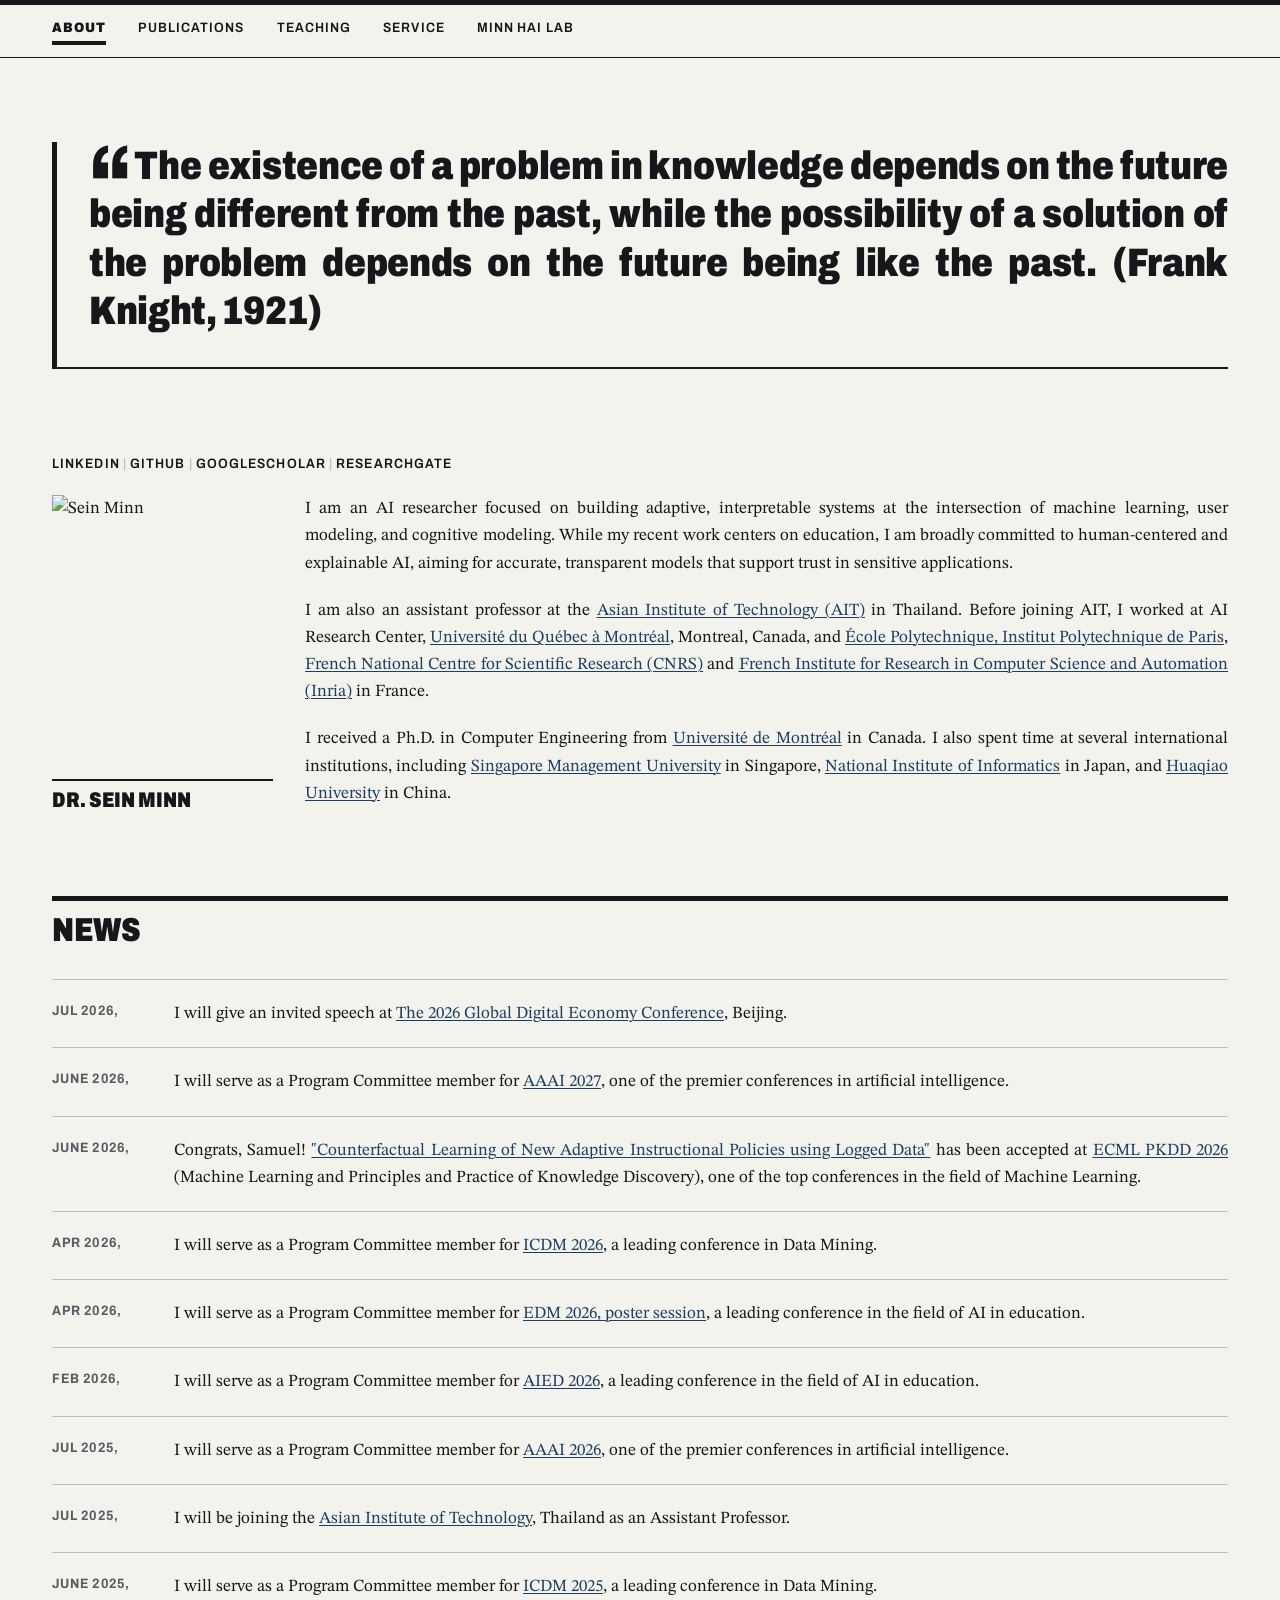
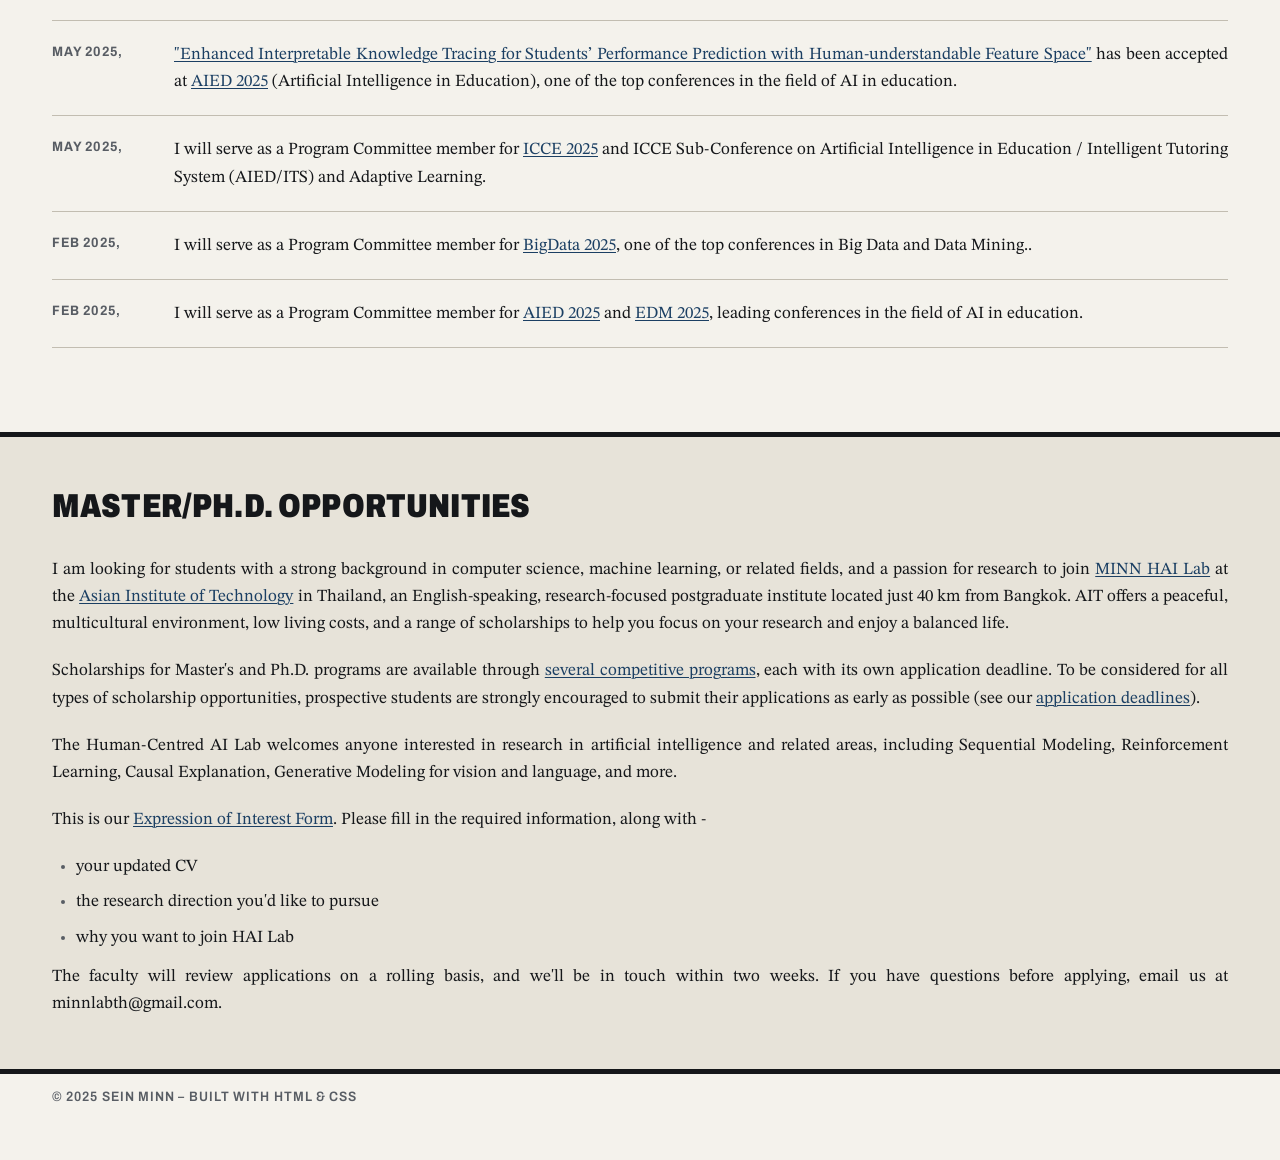
==== index.html @ 85c7bd9b "Update index.html" ====
<!DOCTYPE html>
<html lang="en">
<head>
  <meta charset="utf-8">
  <meta name="viewport" content="width=device-width, initial-scale=1">
  <title>About - Sein Minn</title>
  <link rel="preconnect" href="https://fonts.googleapis.com">
  <link rel="preconnect" href="https://fonts.gstatic.com" crossorigin>
  <link rel="stylesheet" href="https://fonts.googleapis.com/css2?family=Archivo:wdth,wght@75..112,400..900&amp;family=STIX+Two+Text:ital,wght@0,400;0,600;1,400&amp;display=swap">
  <link rel="stylesheet" href="styles.css">
</head>
<body>
  <header class="site-header">
    <nav class="site-nav frame" aria-label="Primary">
      <a href="index.html" aria-current="page">About</a>
      <a href="https://scholar.google.ca/citations?hl=en&user=4cXYLugAAAAJ&view_op=list_works&sortby=pubdate">Publications</a>
      <a href="teaching.html">Teaching</a>
      <a href="activities.html">Service</a>
      <a href="https://minn-hai-lab.github.io">MINN HAI Lab</a>
    </nav>
  </header>

  <main>
    <blockquote class="epigraph frame" role="doc-epigraph">
      <p>The existence of a problem in knowledge depends on the future
      being different from the past, while the possibility of a solution of the problem depends on the future being like the past. (Frank
      Knight, 1921)</p>
    </blockquote>

    <section id="about" class="col">
      <p class="profile-links">
        <a href="https://www.linkedin.com/in/sein-minn-4bb9b584/" target="_blank">LinkedIn</a> |
        <a href="https://github.com/simon-tan" target="_blank">GitHub</a> |
        <a href="https://scholar.google.ca/citations?hl=en&user=4cXYLugAAAAJ&view_op=list_works&sortby=pubdate" target="_blank">GoogleScholar</a> |
        <a href="https://www.researchgate.net/scientific-contributions/Sein-Minn-2106569817/publications/2#articles" target="_blank">ResearchGate</a>
      </p>

      <div class="profile">
        <figure class="portrait-figure">
          <img class="portrait" src="SeinMinn.jpg" alt="Sein Minn" width="518" height="559">
          <figcaption>Dr. Sein Minn</figcaption>
        </figure>

        <div class="bio">
          <p>I am an AI researcher focused on building adaptive, interpretable systems at the intersection of machine learning, user modeling, and cognitive modeling.
          While my recent work centers on education, I am broadly committed to human-centered and explainable AI, aiming for accurate, transparent models
          that support trust in sensitive applications.</p>

          <p>I am also an assistant professor at the <a href="https://ait.ac.th/" target="_blank">Asian Institute of Technology (AIT)</a> in Thailand.
          Before joining AIT, I worked at AI Research Center, <a href="https://uqam.ca/" target="_blank">Université du Québec à Montréal</a>, Montreal, Canada,
          and <a href="https://www.polytechnique.edu/en" target="_blank">École Polytechnique,
          Institut Polytechnique de Paris</a>, <a href="https://www.cnrs.fr/fr" target="_blank">French National Centre for Scientific Research (CNRS)</a>
          and <a href="https://www.inria.fr/en" target="_blank">French Institute for Research in Computer Science and Automation (Inria)</a> in France.</p>

          <p>I received a Ph.D. in Computer Engineering from <a href="https://www.umontreal.ca/en/" target="_blank">Université de Montréal</a> in Canada.
          I also spent time at several international institutions, including <a href="https://smu.edu.sg/" target="_blank">Singapore Management University</a> in
          Singapore, <a href="https://www.nii.ac.jp/" target="_blank">National Institute of Informatics</a> in Japan, and <a href="https://www.hqu.edu.cn/" target="_blank">Huaqiao University</a> in
          China.</p>
        </div>
      </div>
    </section>

    <section id="news" class="col">
      <h2>News</h2>
      <ul class="news-list">
        <li><span class="news-date">Jul 2026,</span> I will give an invited speech at <a href="https://www.gdec.net.cn/?lang=en" target="_blank">The 2026 Global Digital Economy Conference</a>, Beijing.</li>
        <li><span class="news-date">June 2026,</span> I will serve as a Program Committee member for <a href="https://aaai.org/conference/aaai/aaai-27/" target="_blank">AAAI 2027</a>, one of the premier conferences in artificial intelligence.</li>
        <li><span class="news-date">June 2026,</span> Congrats, Samuel! <a href="https://inria.hal.science/hal-05640345/" target="_blank">"Counterfactual Learning of New Adaptive Instructional Policies using Logged Data"</a> has been accepted at <a href="https://ecmlpkdd.org/2026/" target="_blank">ECML PKDD 2026</a> (Machine Learning and Principles and Practice of Knowledge Discovery), one of the top conferences in the field of Machine Learning.</li>
        <li><span class="news-date">Apr 2026,</span> I will serve as a Program Committee member for <a href="https://www3.cs.stonybrook.edu/~icdm2026/index.html" target="_blank">ICDM 2026</a>, a leading conference in Data Mining.</li>
        <li><span class="news-date">Apr 2026,</span> I will serve as a Program Committee member for <a href="https://educationaldatamining.org/edm2026/" target="_blank">EDM 2026, poster session</a>, a leading conference in the field of AI in education.</li>
        <li><span class="news-date">Feb 2026,</span> I will serve as a Program Committee member for <a href="https://www.aied-conference.org/2026" target="_blank">AIED 2026</a>, a leading conference in the field of AI in education.</li>
        <li><span class="news-date">Jul 2025,</span> I will serve as a Program Committee member for <a href="https://aaai.org/conference/aaai/aaai-26/" target="_blank">AAAI 2026</a>, one of the premier conferences in artificial intelligence.</li>
        <li><span class="news-date">Jul 2025,</span> I will be joining the <a href="https://ait.ac.th/" target="_blank">Asian Institute of Technology</a>, Thailand as an Assistant Professor.</li>
        <li><span class="news-date">June 2025,</span> I will serve as a Program Committee member for <a href="https://www3.cs.stonybrook.edu/~icdm2025/index.html" target="_blank">ICDM 2025</a>, a leading conference in Data Mining.</li>
        <li><span class="news-date">May 2025,</span> <a href="https://arxiv.org/pdf/2509.18231" target="_blank">"Enhanced Interpretable Knowledge Tracing for Students’ Performance Prediction with Human-understandable Feature Space"</a> has been accepted at <a href="https://aied2025.itd.cnr.it/" target="_blank">AIED 2025</a> (Artificial Intelligence in Education), one of the top conferences in the field of AI in education.</li>
        <li><span class="news-date">May 2025,</span> I will serve as a Program Committee member for <a href="https://icce2025.study.iitm.ac.in/" target="_blank">ICCE 2025</a> and ICCE Sub-Conference on Artificial Intelligence in Education / Intelligent Tutoring System (AIED/ITS) and Adaptive Learning.</li>
        <li><span class="news-date">Feb 2025,</span> I will serve as a Program Committee member for <a href="https://conferences.cis.um.edu.mo/ieeebigdata2025/" target="_blank">BigData 2025</a>, one of the top conferences in Big Data and Data Mining..</li>
        <li><span class="news-date">Feb 2025,</span> I will serve as a Program Committee member for <a href="https://aied2025.itd.cnr.it/" target="_blank">AIED 2025</a> and <a href="https://educationaldatamining.org/edm2025/" target="_blank">EDM 2025</a>, leading conferences in the field of AI in education.</li>
      </ul>
    </section>

    <section id="opportunities" class="recruit-band">
      <div class="col">
        <h2>Master/Ph.D. opportunities</h2>

        <p>I am looking for students with a strong background in computer science, machine learning, or related fields, and a passion for research to join <a href="lab.html" target="_blank">MINN HAI Lab</a> at the <a href="https://ait.ac.th/" target="_blank">Asian Institute of Technology</a> in Thailand,
        an English-speaking, research-focused postgraduate institute located just 40 km from Bangkok.
        AIT offers a peaceful, multicultural environment, low living costs, and a range of scholarships to help you focus on your research and enjoy a balanced life.</p>

        <p>Scholarships for Master's and Ph.D. programs are available through <a href="https://ait.ac.th/financial-aid/" target="_blank">several competitive programs</a>, each with its own application deadline.
        To be considered for all types of scholarship opportunities, prospective students are strongly encouraged to submit their applications as early as possible (see our <a href="https://ait.ac.th/admissions/" target="_blank">application deadlines</a>).</p>

        <p>The Human-Centred AI Lab welcomes anyone interested in research in artificial intelligence and related areas, including Sequential Modeling, Reinforcement Learning, Causal Explanation, Generative Modeling for vision and language, and more. </p>

        <p>This is our <a class="url" href="https://forms.gle/UQpNsfC2UsKvSPwh6" target="_blank">Expression of Interest Form</a>. Please fill in the required information, along with -</p>

        <ul class="requirements">
          <li>your updated CV</li>
          <li>the research direction you'd like to pursue</li>
          <li>why you want to join HAI Lab</li>
        </ul>

        <p>The faculty will review applications on a rolling basis, and we'll be in touch within two weeks. If you have questions before applying, email us at minnlabth@gmail.com.</p>
      </div>
    </section>

  </main>

  <footer class="site-footer">
    <div class="frame">© 2025 Sein Minn – Built with HTML &amp; CSS</div>
  </footer>
</body>
</html>
---- styles.css ----
/* ============================================================================
   Sein Minn — academic portfolio, editorial/newsprint direction
   One stylesheet, no build step. Organised top-down:
   tokens > reset > base type > layout > components > page overrides > queries.

   The register is broadsheet, not poster: heavy condensed display type, hard
   rules, zero radius, newsprint stock, single-ink photography. Body copy stays
   in a serif because the recruitment section runs to ~800 words, and a
   newspaper sets its body in serif for exactly that reason.
   ========================================================================== */

/* --- Tokens --------------------------------------------------------------- */

:root {
  /* Newsprint and printing ink. --accent is reserved for links. */
  --paper: #F4F2EC;
  --band: #E7E3D9;
  --ink: #15171A;
  --ink-soft: #585D64;
  --accent: #1B3F63;
  --accent-deep: #0E2438;
  --rule: #C2BDB1;

  /* Type. Archivo is variable on both width and weight, so the display face is
     the body face compressed and blacked — one family doing two jobs. */
  --serif: "STIX Two Text", Georgia, "Times New Roman", serif;
  --sans: "Archivo", "Helvetica Neue", Arial, sans-serif;
  --condensed: 80%;
  --semi-condensed: 90%;

  --t1: 0.8rem;
  --t2: 1rem;
  --t3: 1.25rem;
  --t4: 1.563rem;
  --t5: 1.953rem;
  --t6: 2.441rem;

  --leading-prose: 1.6;
  --leading-tight: 1.04;

  /* Space */
  --s1: 4px;
  --s2: 8px;
  --s3: 12px;
  --s4: 20px;
  --s5: 32px;
  --s6: 52px;
  --s7: 84px;

  /* Rules. A broadsheet has a small vocabulary of weights; these are it. */
  --rule-heavy: 5px;
  --rule-mid: 2px;
  --rule-hair: 1px;

  /* Layout */
  --gutter: var(--s4);
  --measure: 44rem;   /* the reading column */
  --frame: 58rem;     /* masthead, hero headline, footer */
  --portrait: 13rem;
  --date-col: 6rem;

  --motion: 140ms;
}

/* --- Reset ---------------------------------------------------------------- */

*,
*::before,
*::after {
  box-sizing: border-box;
}

/* Margins flow one direction: bottom margins plus section padding, so no two
   components ever fight over the gap between them. The single exception is a
   nested list, which has no preceding element to hang a bottom margin off. */
body,
h1,
h2,
h3,
h4,
p,
ul,
ol,
figure,
blockquote {
  margin: 0;
}

img {
  display: block;
  max-width: 100%;
  height: auto;
}

/* --- Base type ------------------------------------------------------------ */

html {
  -webkit-text-size-adjust: 100%;
  font-size: 106.25%; /* 17px root — STIX needs it; the whole rem scale follows */
}

body {
  background-color: var(--paper);
  color: var(--ink);
  font-family: var(--serif);
  font-size: var(--t2);
  line-height: var(--leading-prose);
  font-synthesis-weight: none;
}

/* Justified body text — paragraphs and list items alike. Justification without
   hyphenation opens rivers of whitespace, so the two ship together; hyphens:
   auto relies on the lang attribute every page carries. Headings stay
   ragged-right: a justified headline tears open gaps that read as broken. */
p,
li {
  text-align: justify;
  hyphens: auto;
  /* Never break a word shorter than 6 letters, and never leave fewer than 3
     on either side of the break. */
  hyphenate-limit-chars: 6 3 3;
}

p {
  margin-bottom: var(--s4);
}

p:last-child {
  margin-bottom: 0;
}

/* Section heads are the paper's structural signal: condensed black caps under a
   heavy rule. The rule belongs to the heading, so a section can never be
   separated from its own divider. */
h1,
h2 {
  font-family: var(--sans);
  font-weight: 900;
  font-stretch: var(--condensed);
  font-size: var(--t5);
  line-height: var(--leading-tight);
  text-transform: uppercase;
  letter-spacing: 0.005em;
  color: var(--ink);
  border-top: var(--rule-heavy) solid var(--ink);
  padding-top: var(--s3);
  margin-bottom: var(--s5);
}

/* Article titles run long and stay sentence-case; caps would make them a wall. */
h3 {
  font-family: var(--sans);
  font-weight: 800;
  font-stretch: var(--semi-condensed);
  font-size: var(--t4);
  line-height: 1.12;
  margin-bottom: var(--s4);
}

/* A standfirst label — the smallest step in the display hierarchy. */
h4 {
  font-family: var(--sans);
  font-weight: 700;
  font-stretch: var(--semi-condensed);
  font-size: var(--t1);
  text-transform: uppercase;
  letter-spacing: 0.08em;
  color: var(--ink-soft);
  border-top: var(--rule-hair) solid var(--rule);
  padding-top: var(--s2);
  margin-bottom: var(--s3);
}

strong {
  font-weight: 600;
}

a {
  color: var(--accent);
  text-decoration: underline;
  text-decoration-thickness: 1px;
  text-underline-offset: 2px;
}

a:hover {
  color: var(--accent-deep);
}

:focus-visible {
  outline: var(--rule-mid) solid var(--accent-deep);
  outline-offset: 2px;
}

/* --- Layout primitives ---------------------------------------------------- */

.frame,
.col {
  width: 100%;
  margin-inline: auto;
  padding-inline: var(--gutter);
}

.frame {
  max-width: calc(var(--frame) + 2 * var(--gutter));
}

.col {
  max-width: calc(var(--frame) + 2 * var(--gutter));
}

/* Prose caps at the reading measure and hangs left; the air collects on the
   right, where a broadsheet keeps it. */
.col > * {
  max-width: var(--measure);
}

/* Section rules and the briefs' date column are the exceptions: the rule spans
   the full page width, and the briefs widen by exactly the date column so their
   text still lands on the measure. */
.col > h1,
.col > h2 {
  max-width: none;
}

.col > .news-list {
  max-width: calc(var(--measure) + var(--date-col) + var(--s4));
}

main {
  padding-top: var(--s6);
}

main > * + * {
  margin-top: var(--s7);
}

/* --- Lists ---------------------------------------------------------------- */

ul,
ol {
  padding-left: 1.4em;
}

li {
  margin-bottom: var(--s3);
}

li:last-child {
  margin-bottom: 0;
}

li::marker {
  color: var(--ink-soft);
}

li > ul,
li > ol {
  margin-top: var(--s3);
}

/* --- Masthead ------------------------------------------------------------- */

/* Heavy rule over a hairline: the folio bar every broadsheet opens with. It
   bleeds the full viewport, so it reads as page furniture rather than as a
   section rule that missed its alignment. */
.site-header {
  border-top: var(--rule-heavy) solid var(--ink);
  border-bottom: var(--rule-hair) solid var(--ink);
}

.site-nav {
  display: flex;
  flex-wrap: wrap;
  gap: var(--s2) var(--s5);
  padding-block: var(--s3);
}

.site-nav a {
  font-family: var(--sans);
  font-size: var(--t1);
  font-weight: 600;
  font-stretch: var(--semi-condensed);
  text-transform: uppercase;
  letter-spacing: 0.08em;
  color: var(--ink);
  text-decoration: none;
}

.site-nav a:hover {
  color: var(--accent-deep);
}

.site-nav a[aria-current="page"] {
  font-weight: 900;
  border-bottom: 4px solid var(--ink);
  padding-bottom: 2px;
}

/* --- Hero headline -------------------------------------------------------- */

/* The Knight quotation as a front-page pull-quote: the widest measure on the
   site, condensed black, marked as a quotation by the heavy left rule and the
   oversized opening mark rather than left to read as a headline. */
.epigraph p {
  border-left: var(--rule-heavy) solid var(--ink);
  border-bottom: var(--rule-mid) solid var(--ink);
  padding-left: var(--s5);
  padding-bottom: var(--s5);
  font-family: var(--sans);
  font-weight: 900;
  font-stretch: 82%;
  font-size: clamp(1.5rem, 3.1vw, 2.4rem);
  line-height: 1.22;
  letter-spacing: -0.008em;
  text-align: justify;
  /* Justified display type opens gaps unless the renderer may hyphenate, but a
     headline should only ever break a long word — hence the wide limits. */
  hyphens: auto;
  hyphenate-limit-chars: 9 4 4;
}

/* The opening mark runs inline so the text simply flows after it: no absolute
   positioning to collide with the first line, and justification still works.
   The empty alt text keeps it decorative — it is punctuation framing the
   quotation, not content, and screen readers already get <blockquote>. */
.epigraph p::before {
  content: "\201C" / "";
  font-size: 2.4em;
  line-height: 0;
  vertical-align: -0.34em;
  margin-right: 0.04em;
}

/* --- Profile -------------------------------------------------------------- */

.profile-links {
  font-family: var(--sans);
  font-size: var(--t1);
  font-weight: 600;
  font-stretch: var(--semi-condensed);
  text-transform: uppercase;
  letter-spacing: 0.08em;
  text-align: left;
  hyphens: manual;
  color: var(--rule); /* inherited by the literal "|" separators */
}

.profile-links a {
  color: var(--ink);
  text-decoration: none;
}

.profile-links a:hover {
  color: var(--accent-deep);
}

.profile {
  display: grid;
  gap: var(--s5);
}

/* Press photography: full colour, square corners. */
.portrait {
  width: 100%;
  aspect-ratio: 4 / 5;
  object-fit: cover;
}

/* The nameplate. Same condensed black as the section heads, so the name reads
   as part of the page's structure rather than a caption tacked underneath. */
.portrait-figure figcaption {
  font-family: var(--sans);
  font-weight: 900;
  font-stretch: var(--condensed);
  font-size: var(--t3);
  line-height: 1.05;
  text-transform: uppercase;
  border-top: var(--rule-mid) solid var(--ink);
  padding-top: var(--s2);
  margin-top: var(--s2);
}

/* --- News ----------------------------------------------------------------- */

/* Ruled briefs. News is the only list that is genuinely a time sequence, so it
   is the only one that gets the date column and the rules between entries. */
.news-list {
  list-style: none;
  padding-left: 0;
  border-top: var(--rule-hair) solid var(--rule);
}

.news-list li {
  border-bottom: var(--rule-hair) solid var(--rule);
  padding-block: var(--s4);
  margin-bottom: 0;
  max-width: 80ch;
}

.news-date {
  display: block;
  font-family: var(--sans);
  font-size: var(--t1);
  font-weight: 700;
  font-stretch: var(--semi-condensed);
  text-transform: uppercase;
  letter-spacing: 0.08em;
  color: var(--ink-soft);
  margin-bottom: var(--s1);
}

/* --- Recruitment band ----------------------------------------------------- */

/* The site's only tinted block, boxed top and bottom in heavy rules the way a
   paper boxes a standing notice. Resist adding more. */
.recruit-band {
  background-color: var(--band);
  border-top: var(--rule-heavy) solid var(--ink);
  border-bottom: var(--rule-heavy) solid var(--ink);
  padding-block: var(--s6);
}

/* No rule over the closing sections. The band already carries a heavy rule at
   its own edge, and Contact is followed immediately by the footer's — two heavy
   rules a few lines apart read as a stutter, not a hierarchy. */
.recruit-band h2,
.closing h2 {
  border-top: 0;
  padding-top: 0;
}

/* The application requirements, set as a real list rather than the dashes they
   were written with. */
.requirements {
  margin-bottom: var(--s3);
}

.requirements li {
  margin-bottom: var(--s2);
}

/* A bare URL is one unbreakable word. In justified prose it would stretch the
   line around it and push past the screen edge on a phone, so it is allowed to
   break mid-string. */
.url {
  overflow-wrap: anywhere;
}

/* --- Contact -------------------------------------------------------------- */

/* The address is the page's one piece of hard data, so it gets the data
   treatment. The authored spacing inside it is left exactly alone. */
.contact-email {
  font-family: var(--sans);
  font-weight: 900;
  font-stretch: var(--condensed);
  font-size: var(--t4);
  text-align: left;
  hyphens: manual;
}

/* --- Footer --------------------------------------------------------------- */

.site-footer {
  margin-top: var(--s7);
  padding-block: 0 var(--s6);
  font-family: var(--sans);
  font-size: var(--t1);
  font-weight: 600;
  font-stretch: var(--semi-condensed);
  text-transform: uppercase;
  letter-spacing: 0.08em;
  color: var(--ink-soft);
  border-top: var(--rule-heavy) solid var(--ink);
}

.site-footer .frame {
  padding-top: var(--s3);
}

/* When a page ends on the full-bleed band, the band's own heavy rule already
   closes the page. The footer's section gap and its own rule would then frame
   84px of nothing between two identical rules, so both are dropped and the
   footer sits straight under the band — which looks exactly like the footer
   rule on every other page, because the weights match. */
main:has(> .recruit-band:last-child) + .site-footer {
  margin-top: 0;
  border-top: 0;
}

/* --- Page overrides ------------------------------------------------------- */

.lab-name {
  font-weight: 600;
}

/* Two-level service lists: the outer item is a category label, not an entry, so
   it takes the label face and the entries under it revert to body copy. */
.venues {
  list-style: none;
  padding-left: 0;
}

.venues > li {
  margin-bottom: var(--s5);
  font-family: var(--sans);
  font-size: var(--t1);
  font-weight: 700;
  font-stretch: var(--semi-condensed);
  text-transform: uppercase;
  letter-spacing: 0.08em;
}

.venues > li > ul {
  margin-top: var(--s4);
  font-family: var(--serif);
  font-size: var(--t2);
  font-weight: 400;
  font-stretch: 100%;
  text-transform: none;
  letter-spacing: normal;
}

.citation-list li {
  margin-bottom: var(--s4);
  max-width: 80ch;
}

.citation-list:has(+ .venues) {
  margin-bottom: var(--s6);
}

.project {
  margin-bottom: var(--s7);
}

.project:last-child {
  margin-bottom: 0;
}

.lede {
  max-width: 72ch;
}

/* --- Media queries -------------------------------------------------------- */

@media (min-width: 768px) {
  :root {
    --gutter: var(--s6);
  }

  main {
    padding-top: var(--s7);
  }

  .profile {
    grid-template-columns: var(--portrait) 1fr;
    align-items: start;
    column-gap: var(--s5);
  }

  /* Dates step out of the flow into their own column, turning the briefs into
     a two-column timeline. The span stays put in the source. */
  .news-list li {
    position: relative;
    padding-left: calc(var(--date-col) + var(--s4));
  }

  .news-date {
    position: absolute;
    left: 0;
    top: var(--s4);
    width: var(--date-col);
    margin-bottom: 0;
  }
}

/* On a phone the quote gets only three or four words to a line, and justifying
   that few opens holes. The display size steps down so more words fit, and the
   hyphenation limits relax so the renderer can actually fill a line instead of
   stretching the spaces. */
/* Wide screens: one column, running the full width of the page.

   Worth knowing: at this width a line carries roughly 120-140 characters,
   against the 60-75 that is comfortable to read — the eye loses its place
   returning to the start of the next line. The owner asked for a single
   full-width column over both a narrower measure and a two-column set, so the
   measure caps are lifted here rather than enforced. */
@media (min-width: 1200px) {
  :root {
    --frame: 84rem;
  }

  /* `.col > .news-list` carries a more specific cap in the base rules, so it
     has to be named here or it stays narrow while everything else widens. */
  .col > *,
  .col > .news-list,
  .lede,
  .news-list li,
  .citation-list li {
    max-width: none;
  }

  .profile {
    grid-template-columns: var(--portrait) 1fr;
  }
}

@media (max-width: 599px) {
  .epigraph p {
    font-size: clamp(1.15rem, 4.6vw, 1.5rem);
    padding-left: var(--s4);
    hyphenate-limit-chars: 6 3 3;
  }

  .epigraph p::before {
    font-size: 2em;
  }
}

@media (prefers-reduced-motion: no-preference) {
  a {
    transition: color var(--motion) ease;
  }
}
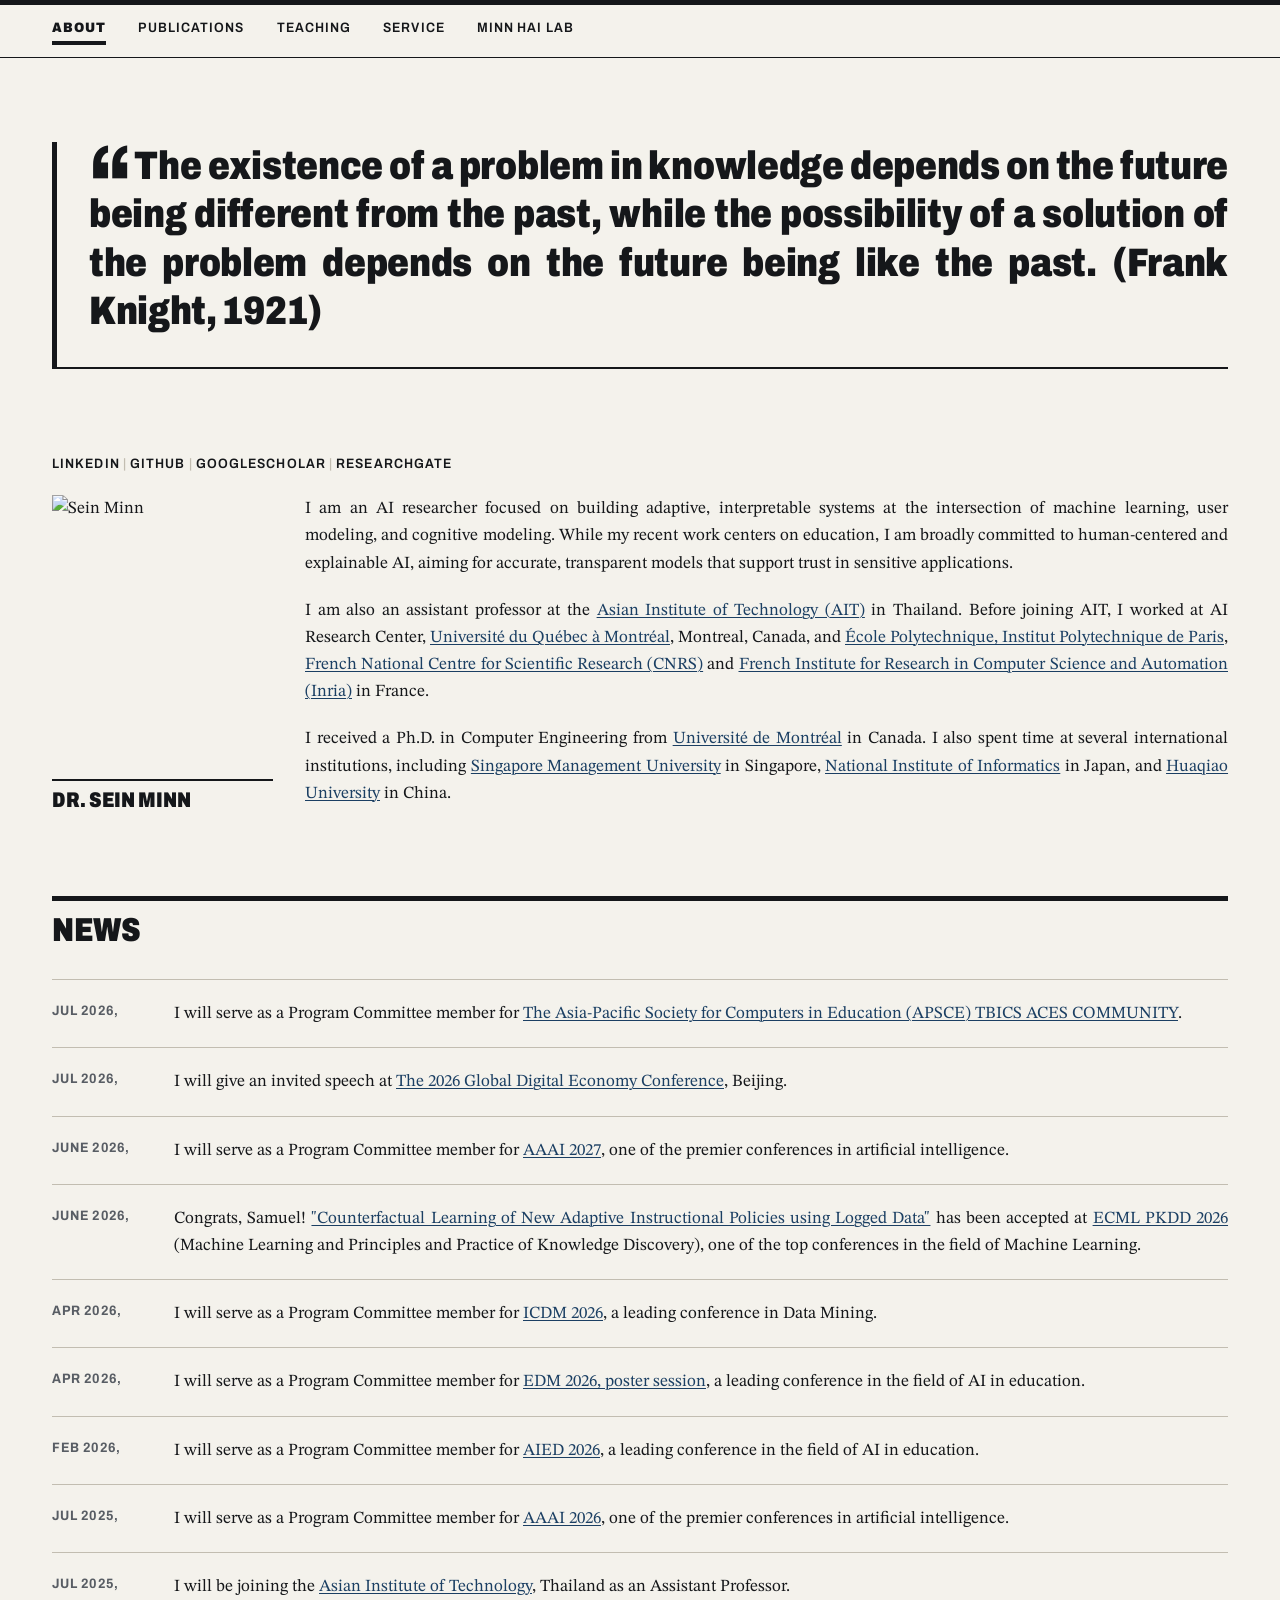
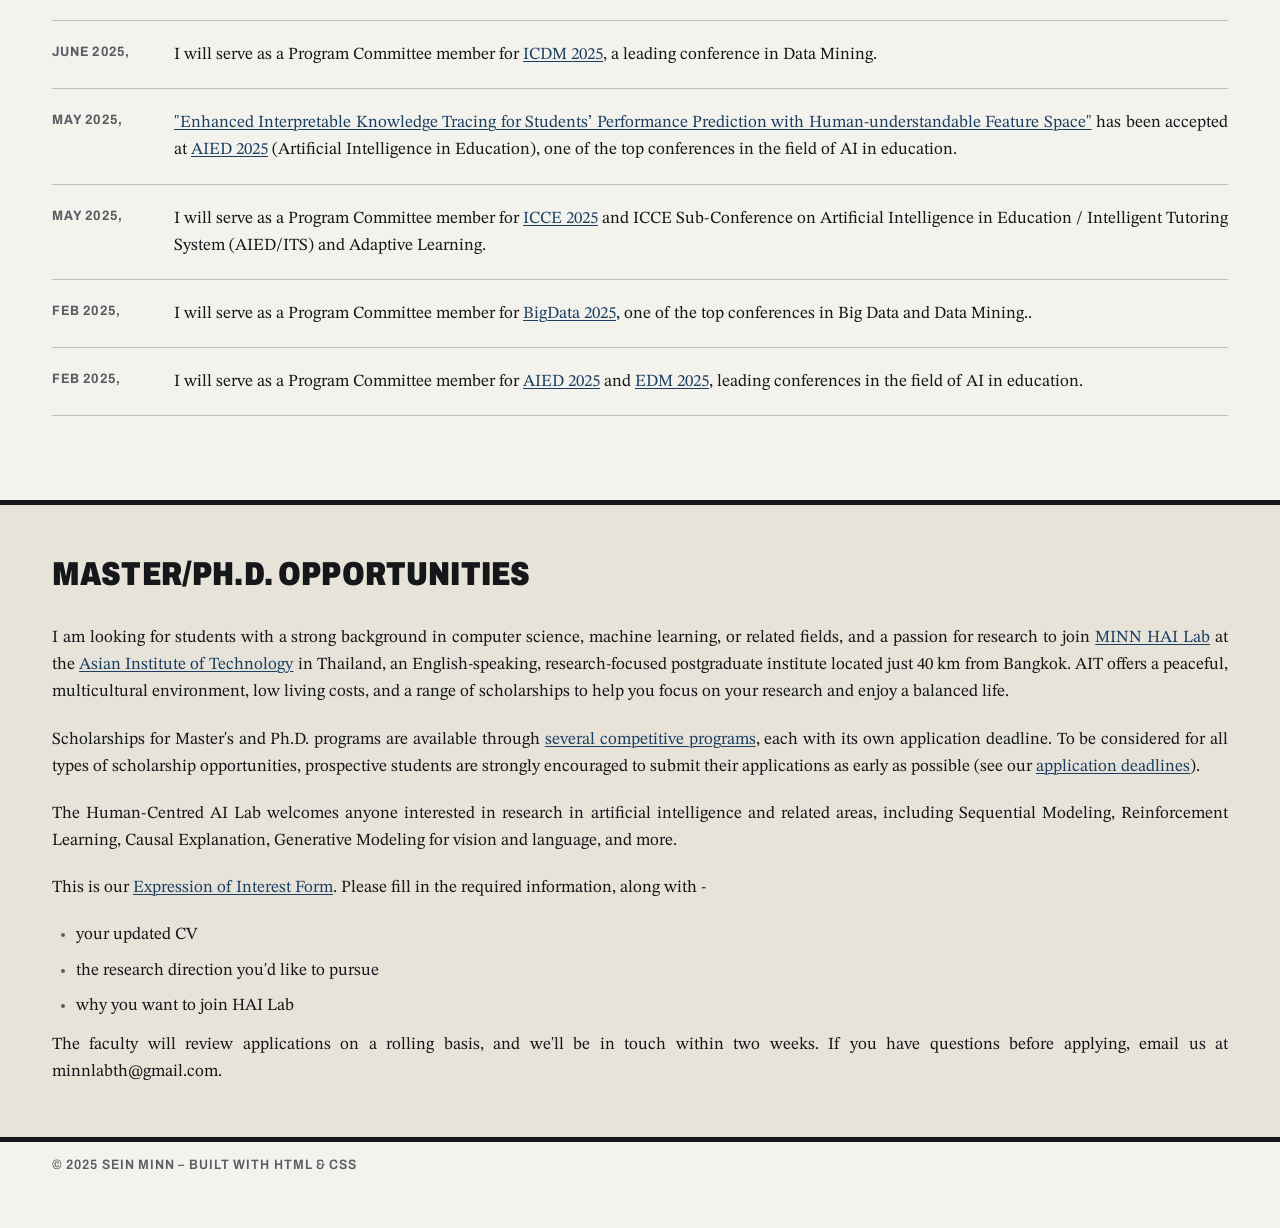
==== commit 9c0956d7: "Update news section with upcoming events Added news items regarding upcoming conferences and events." ====
--- a/index.html
+++ b/index.html
@@ -63,6 +63,7 @@
     <section id="news" class="col">
       <h2>News</h2>
       <ul class="news-list">
+        <li><span class="news-date">Jul 2026,</span> I will serve as a Program Committee member for <a href="https://apsce.net/TBICS/ACES/community/ec-members/" target="_blank">The Asia-Pacific Society for Computers in Education (APSCE) TBICS ACES COMMUNITY</a>.</li>
         <li><span class="news-date">Jul 2026,</span> I will give an invited speech at <a href="https://www.gdec.net.cn/?lang=en" target="_blank">The 2026 Global Digital Economy Conference</a>, Beijing.</li>
         <li><span class="news-date">June 2026,</span> I will serve as a Program Committee member for <a href="https://aaai.org/conference/aaai/aaai-27/" target="_blank">AAAI 2027</a>, one of the premier conferences in artificial intelligence.</li>
         <li><span class="news-date">June 2026,</span> Congrats, Samuel! <a href="https://inria.hal.science/hal-05640345/" target="_blank">"Counterfactual Learning of New Adaptive Instructional Policies using Logged Data"</a> has been accepted at <a href="https://ecmlpkdd.org/2026/" target="_blank">ECML PKDD 2026</a> (Machine Learning and Principles and Practice of Knowledge Discovery), one of the top conferences in the field of Machine Learning.</li>
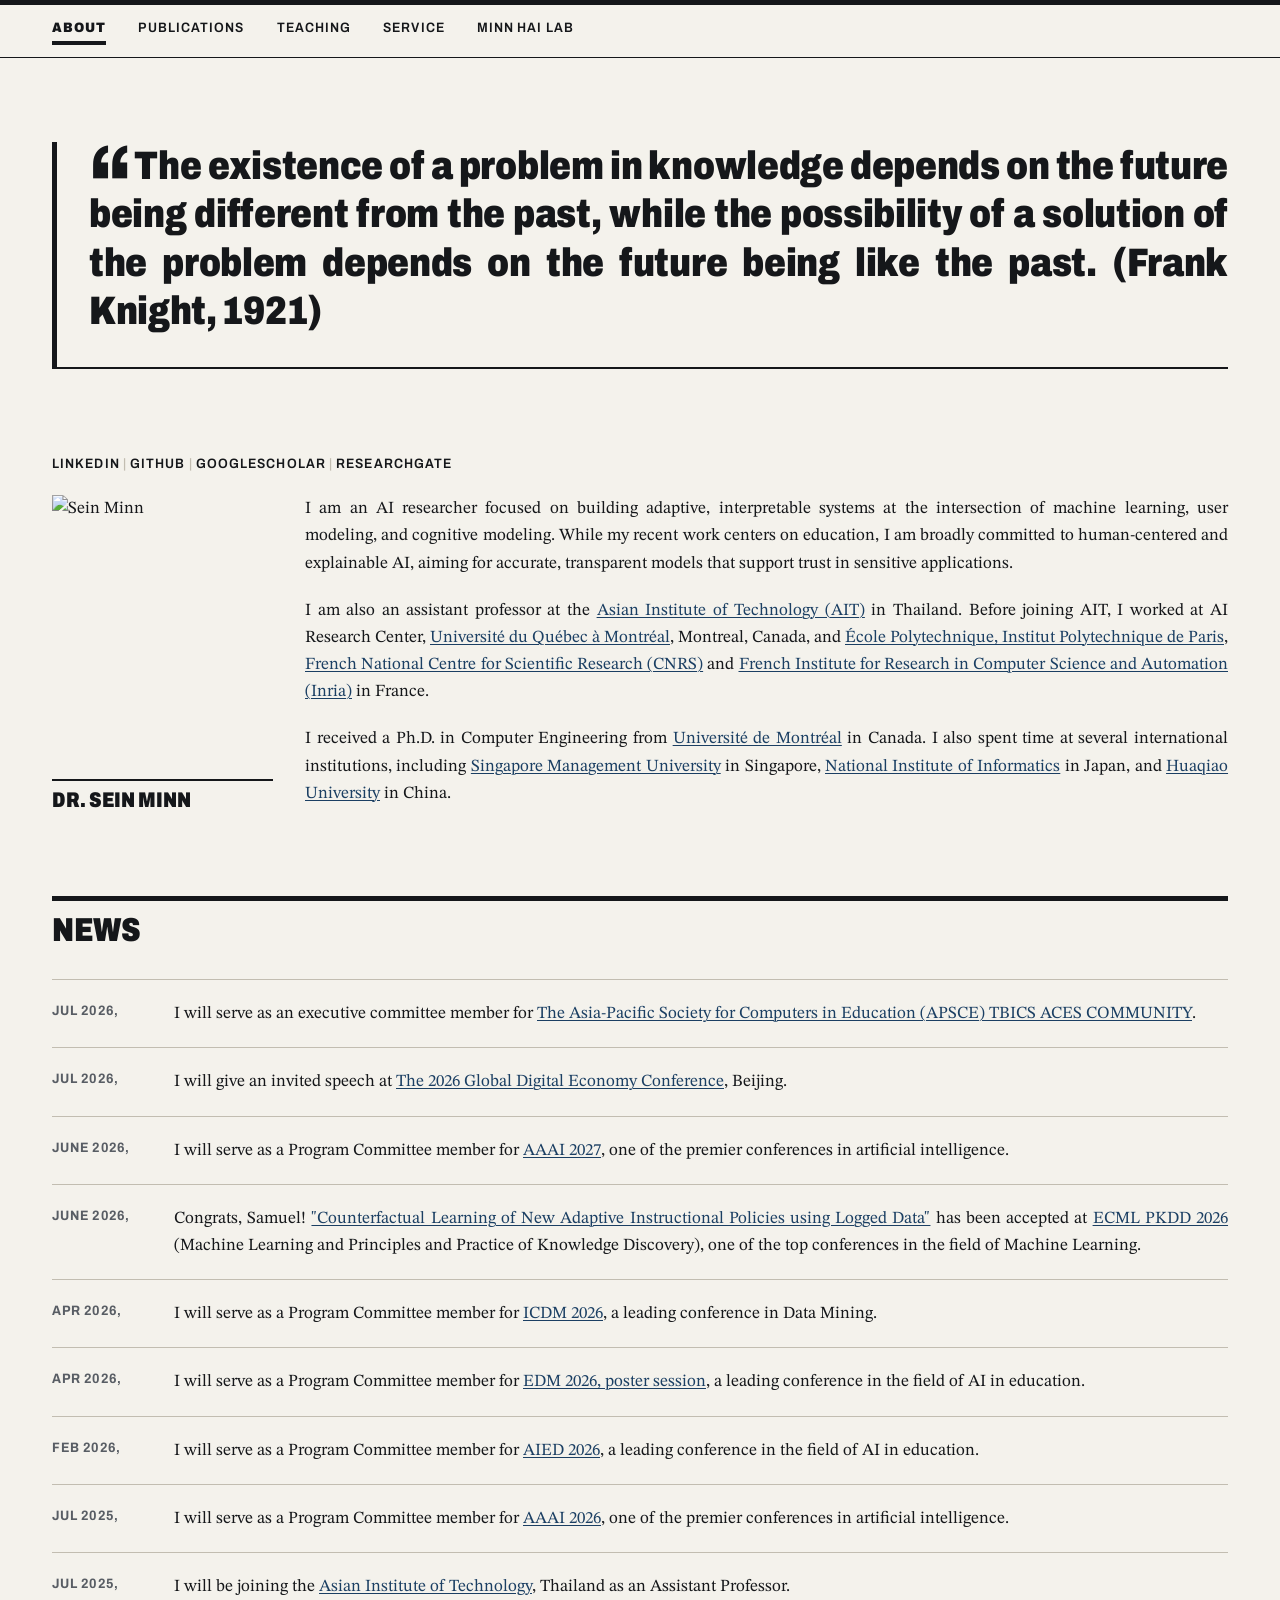
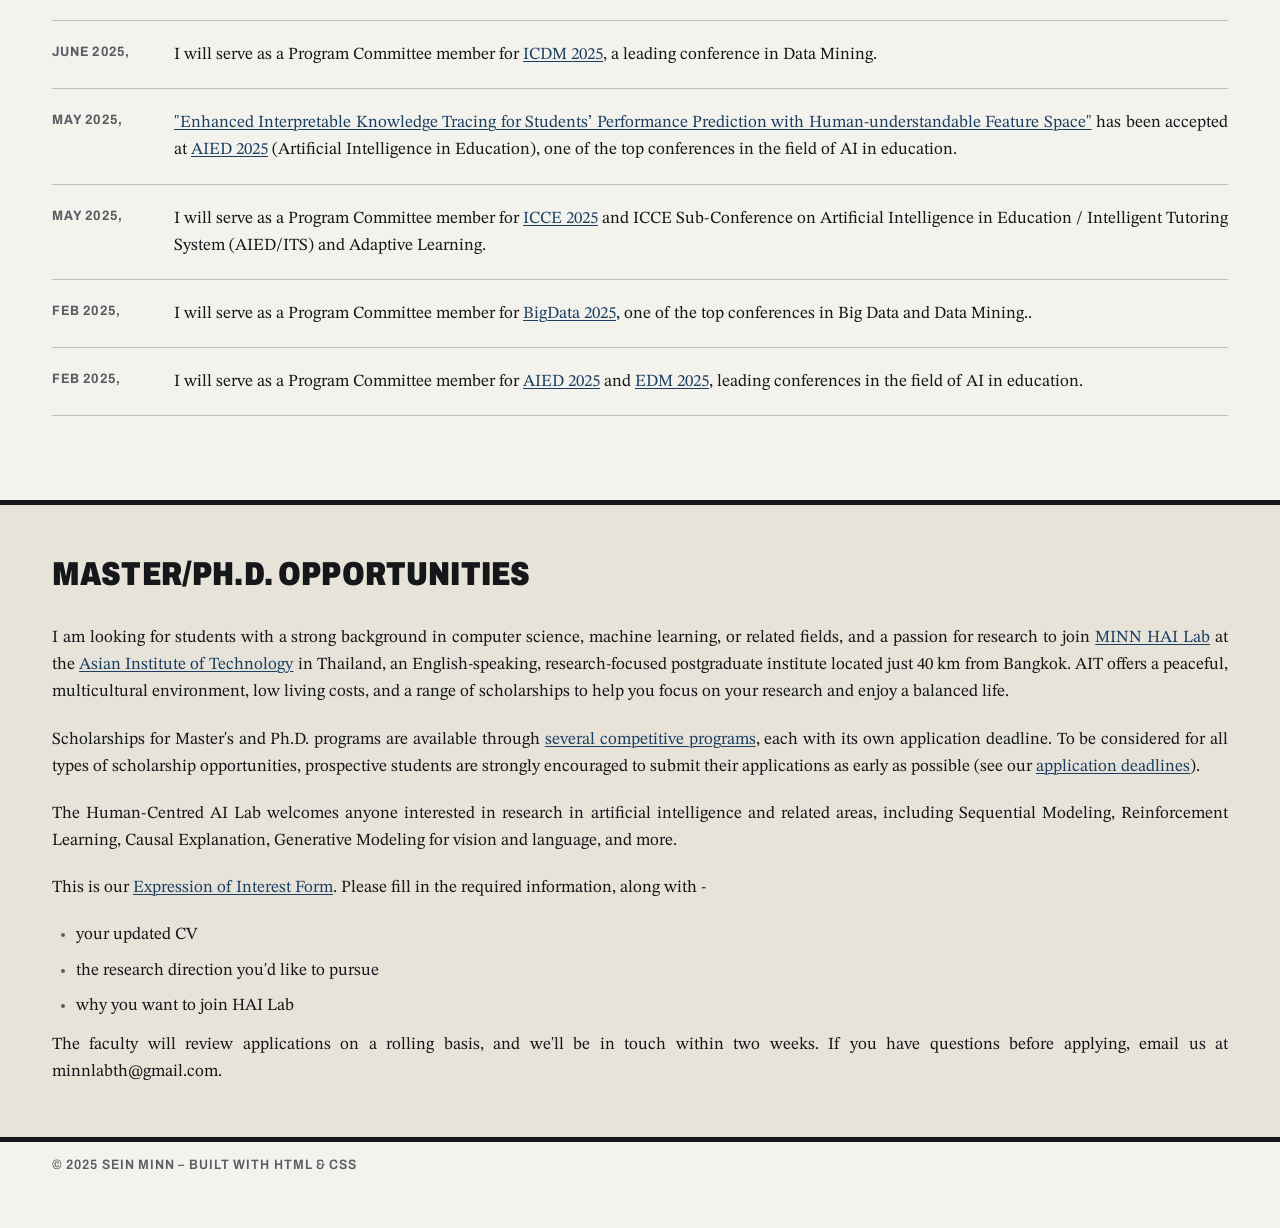
==== commit f7e43247: "Update news item to reflect committee role change" ====
--- a/index.html
+++ b/index.html
@@ -63,7 +63,7 @@
     <section id="news" class="col">
       <h2>News</h2>
       <ul class="news-list">
-        <li><span class="news-date">Jul 2026,</span> I will serve as a Program Committee member for <a href="https://apsce.net/TBICS/ACES/community/ec-members/" target="_blank">The Asia-Pacific Society for Computers in Education (APSCE) TBICS ACES COMMUNITY</a>.</li>
+        <li><span class="news-date">Jul 2026,</span> I will serve as an executive committee member for <a href="https://apsce.net/TBICS/ACES/community/ec-members/" target="_blank">The Asia-Pacific Society for Computers in Education (APSCE) TBICS ACES COMMUNITY</a>.</li>
         <li><span class="news-date">Jul 2026,</span> I will give an invited speech at <a href="https://www.gdec.net.cn/?lang=en" target="_blank">The 2026 Global Digital Economy Conference</a>, Beijing.</li>
         <li><span class="news-date">June 2026,</span> I will serve as a Program Committee member for <a href="https://aaai.org/conference/aaai/aaai-27/" target="_blank">AAAI 2027</a>, one of the premier conferences in artificial intelligence.</li>
         <li><span class="news-date">June 2026,</span> Congrats, Samuel! <a href="https://inria.hal.science/hal-05640345/" target="_blank">"Counterfactual Learning of New Adaptive Instructional Policies using Logged Data"</a> has been accepted at <a href="https://ecmlpkdd.org/2026/" target="_blank">ECML PKDD 2026</a> (Machine Learning and Principles and Practice of Knowledge Discovery), one of the top conferences in the field of Machine Learning.</li>
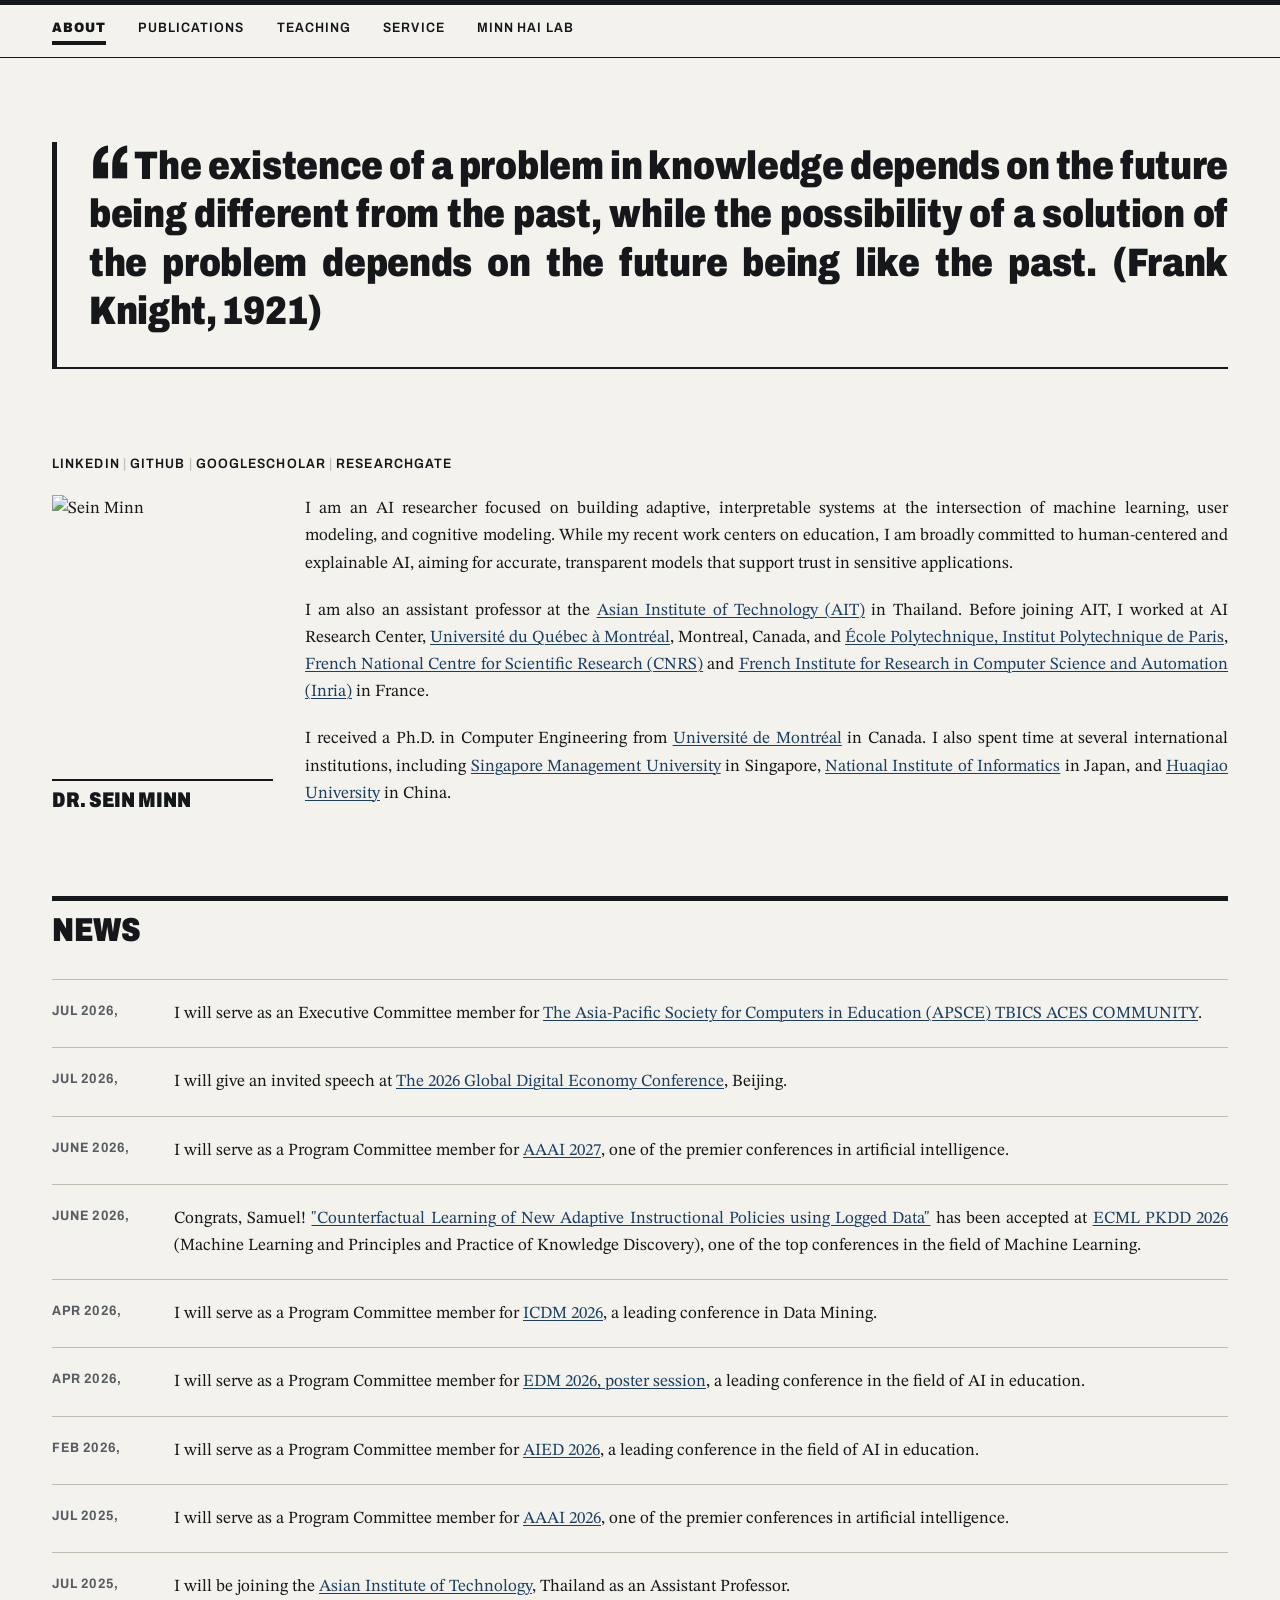
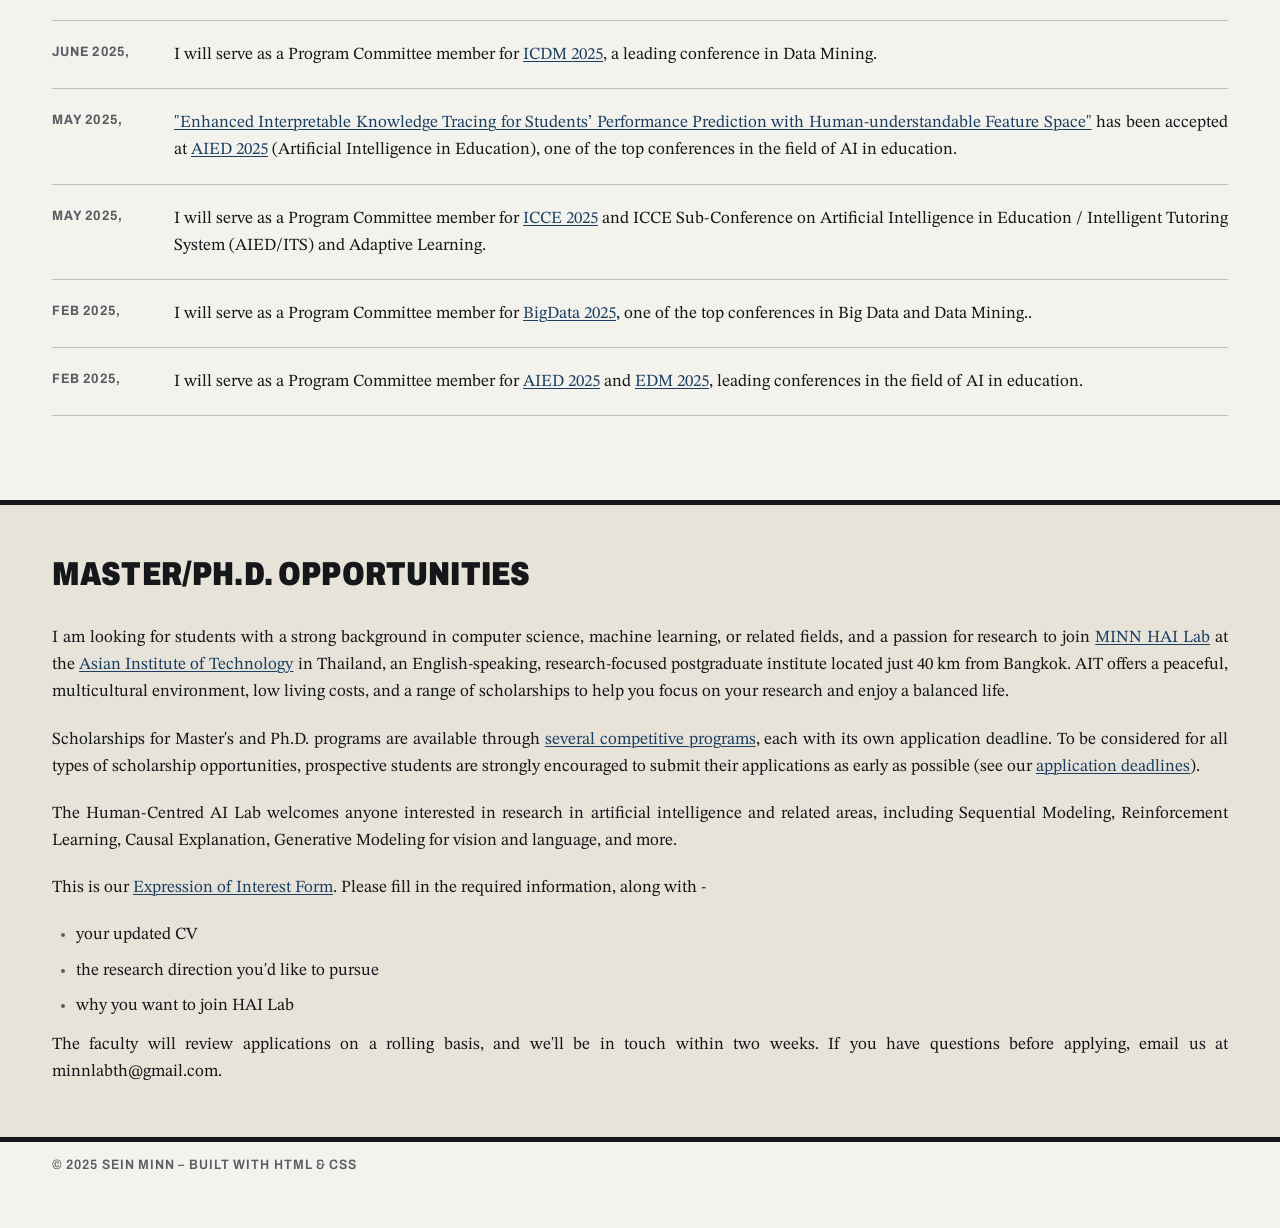
==== commit 8dc4e78f: "Update index.html" ====
--- a/index.html
+++ b/index.html
@@ -63,7 +63,7 @@
     <section id="news" class="col">
       <h2>News</h2>
       <ul class="news-list">
-        <li><span class="news-date">Jul 2026,</span> I will serve as an executive committee member for <a href="https://apsce.net/TBICS/ACES/community/ec-members/" target="_blank">The Asia-Pacific Society for Computers in Education (APSCE) TBICS ACES COMMUNITY</a>.</li>
+        <li><span class="news-date">Jul 2026,</span> I will serve as an Executive Committee member for <a href="https://apsce.net/TBICS/ACES/community/ec-members/" target="_blank">The Asia-Pacific Society for Computers in Education (APSCE) TBICS ACES COMMUNITY</a>.</li>
         <li><span class="news-date">Jul 2026,</span> I will give an invited speech at <a href="https://www.gdec.net.cn/?lang=en" target="_blank">The 2026 Global Digital Economy Conference</a>, Beijing.</li>
         <li><span class="news-date">June 2026,</span> I will serve as a Program Committee member for <a href="https://aaai.org/conference/aaai/aaai-27/" target="_blank">AAAI 2027</a>, one of the premier conferences in artificial intelligence.</li>
         <li><span class="news-date">June 2026,</span> Congrats, Samuel! <a href="https://inria.hal.science/hal-05640345/" target="_blank">"Counterfactual Learning of New Adaptive Instructional Policies using Logged Data"</a> has been accepted at <a href="https://ecmlpkdd.org/2026/" target="_blank">ECML PKDD 2026</a> (Machine Learning and Principles and Practice of Knowledge Discovery), one of the top conferences in the field of Machine Learning.</li>
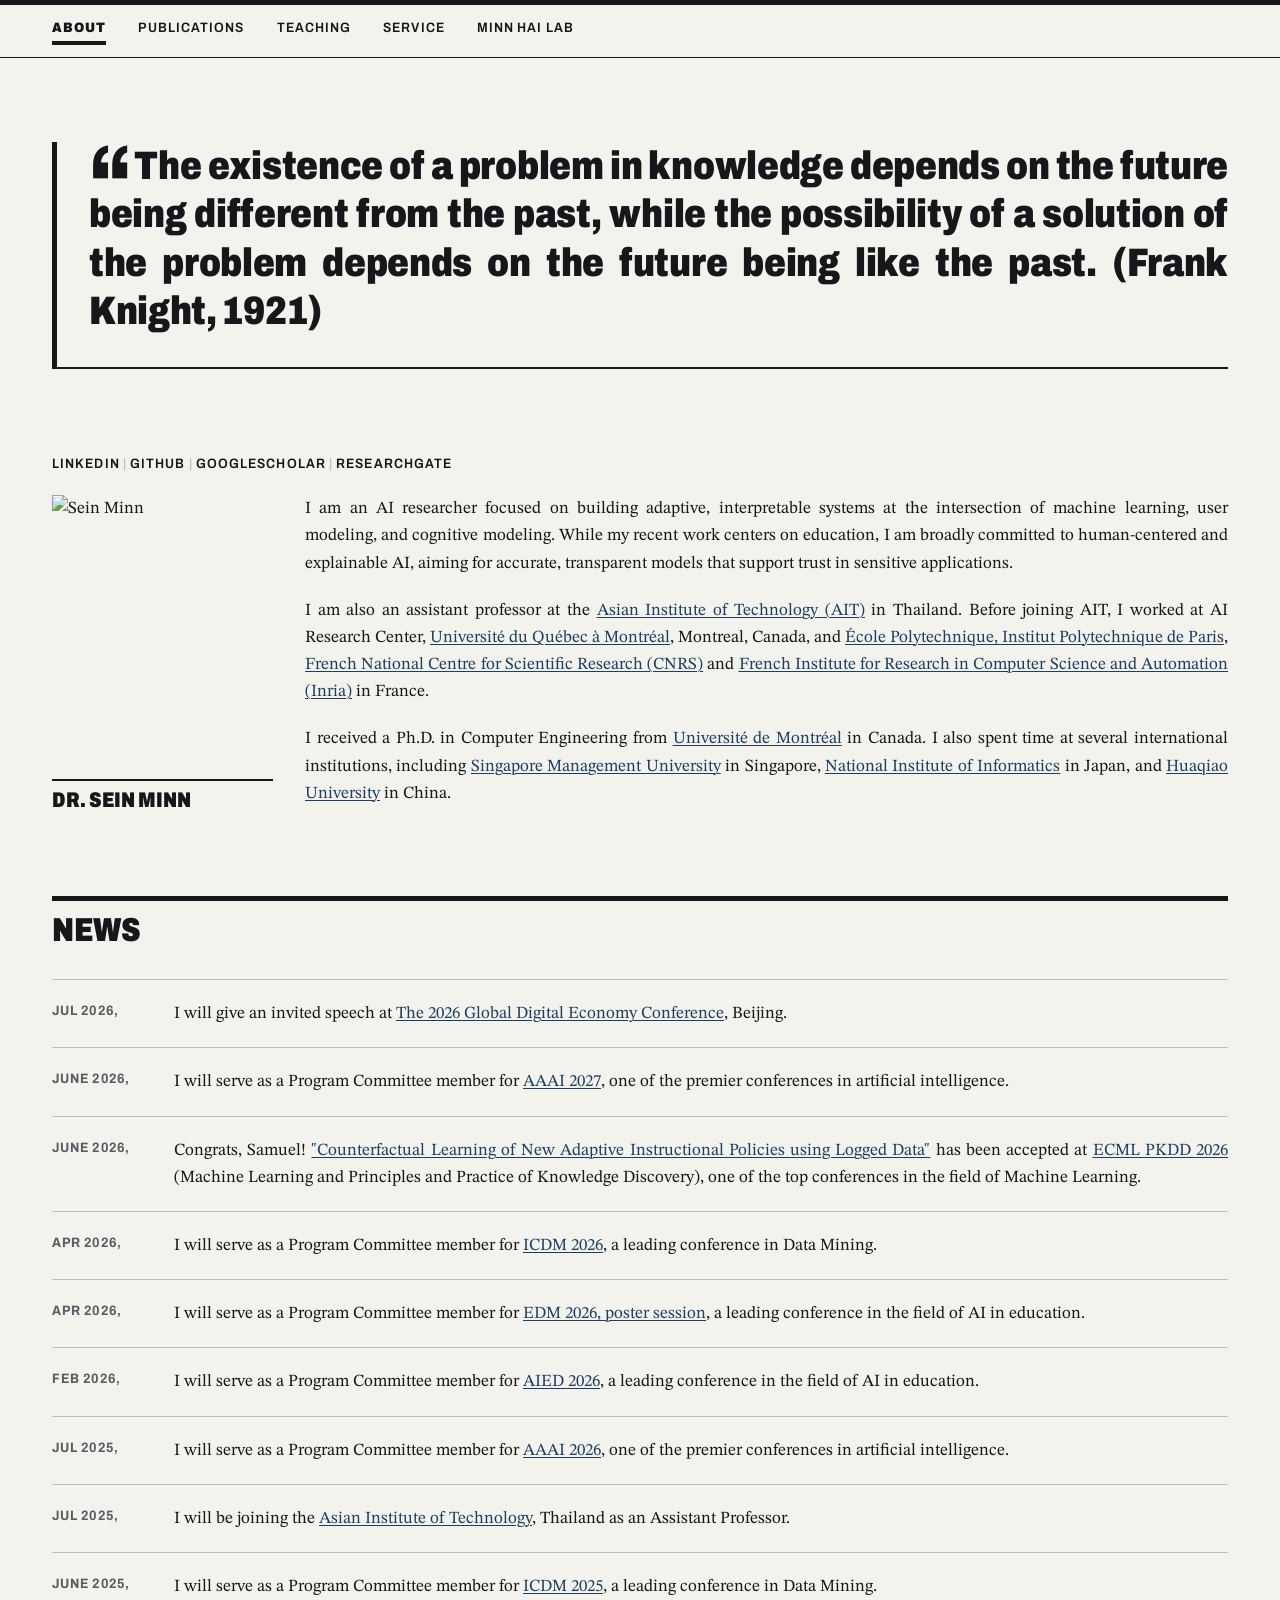
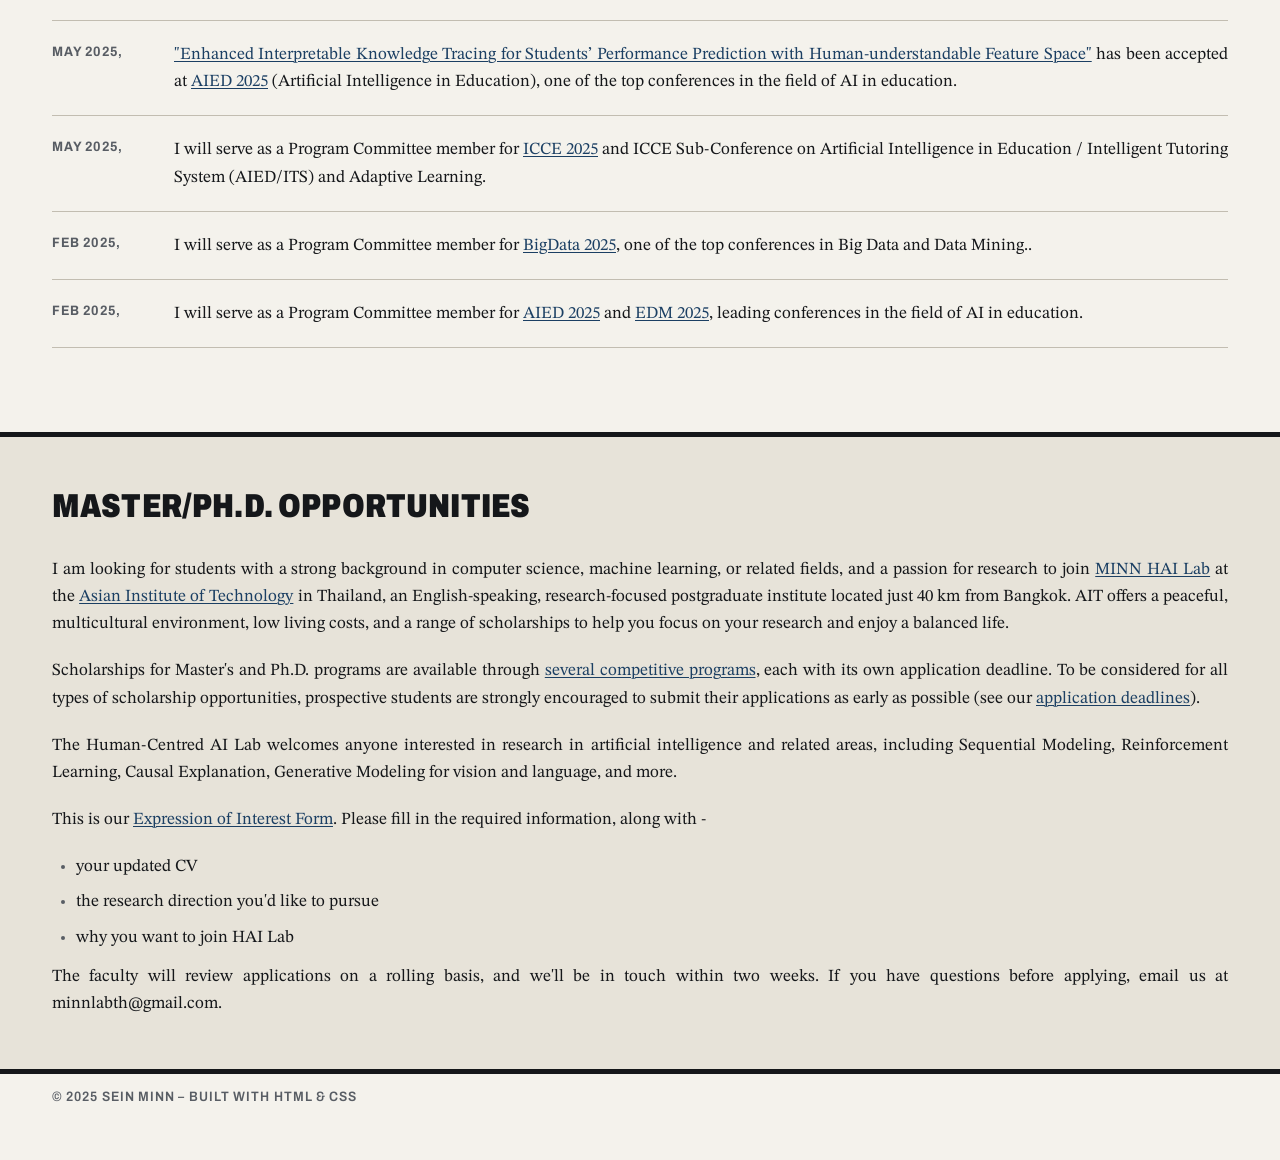
==== commit fd1b02c7: "Remove outdated news item from index.html" ====
--- a/index.html
+++ b/index.html
@@ -63,7 +63,7 @@
     <section id="news" class="col">
       <h2>News</h2>
       <ul class="news-list">
-        <li><span class="news-date">Jul 2026,</span> I will serve as an Executive Committee member for <a href="https://apsce.net/TBICS/ACES/community/ec-members/" target="_blank">The Asia-Pacific Society for Computers in Education (APSCE) TBICS ACES COMMUNITY</a>.</li>
+        
         <li><span class="news-date">Jul 2026,</span> I will give an invited speech at <a href="https://www.gdec.net.cn/?lang=en" target="_blank">The 2026 Global Digital Economy Conference</a>, Beijing.</li>
         <li><span class="news-date">June 2026,</span> I will serve as a Program Committee member for <a href="https://aaai.org/conference/aaai/aaai-27/" target="_blank">AAAI 2027</a>, one of the premier conferences in artificial intelligence.</li>
         <li><span class="news-date">June 2026,</span> Congrats, Samuel! <a href="https://inria.hal.science/hal-05640345/" target="_blank">"Counterfactual Learning of New Adaptive Instructional Policies using Logged Data"</a> has been accepted at <a href="https://ecmlpkdd.org/2026/" target="_blank">ECML PKDD 2026</a> (Machine Learning and Principles and Practice of Knowledge Discovery), one of the top conferences in the field of Machine Learning.</li>
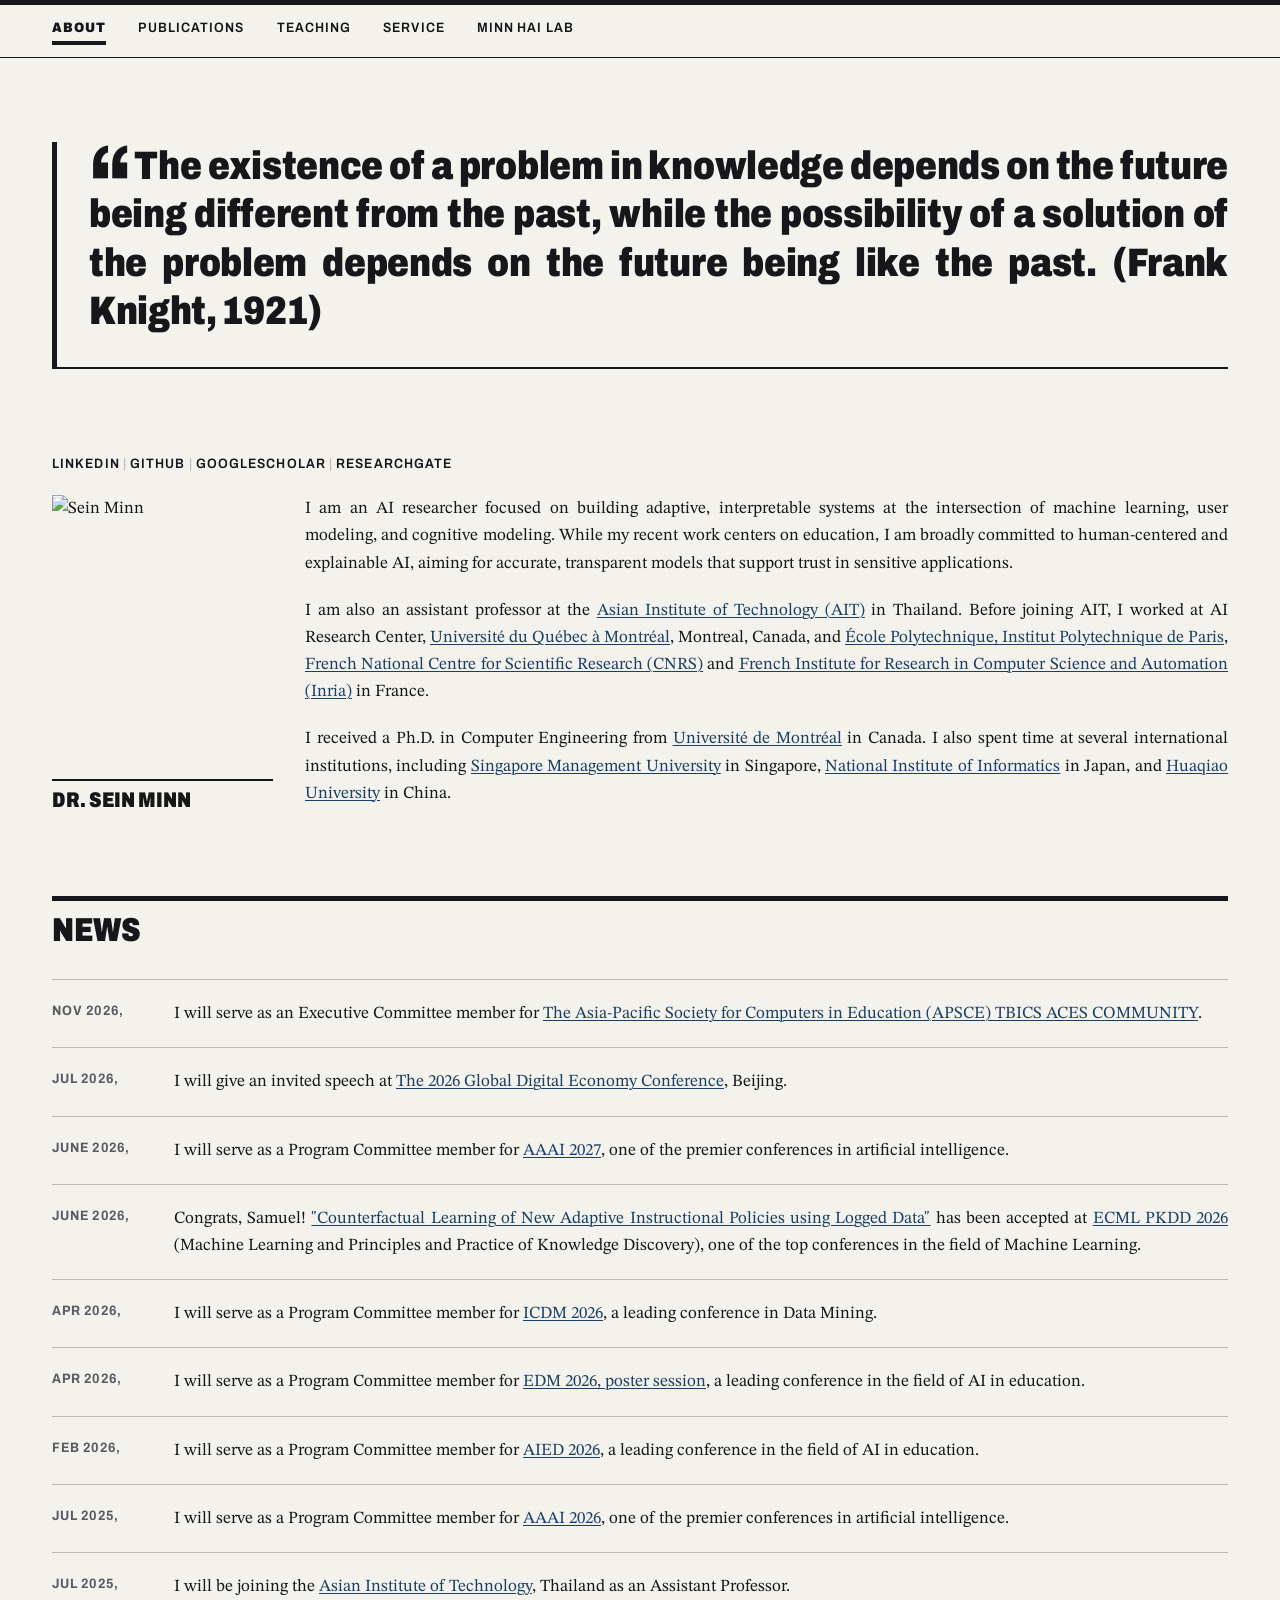
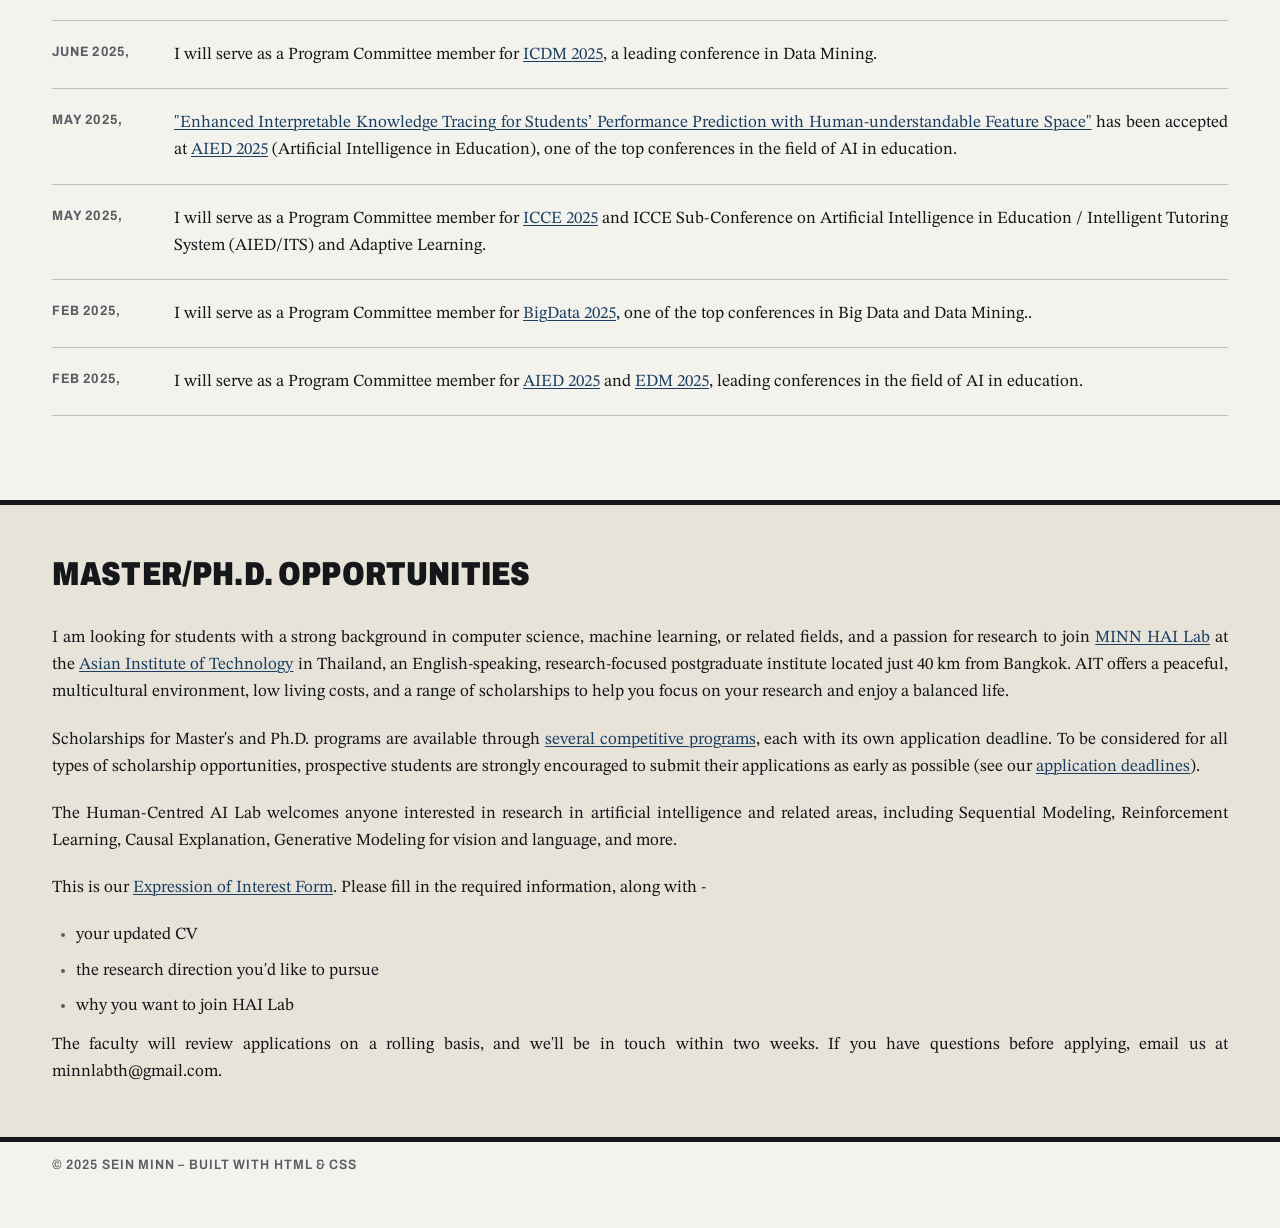
==== commit e6fe54c0: "Add news item for Executive Committee membership" ====
--- a/index.html
+++ b/index.html
@@ -63,7 +63,7 @@
     <section id="news" class="col">
       <h2>News</h2>
       <ul class="news-list">
-        
+        <li><span class="news-date">Nov 2026,</span> I will serve as an Executive Committee member for <a href="https://apsce.net/TBICS/ACES/community/ec-members/" target="_blank">The Asia-Pacific Society for Computers in Education (APSCE) TBICS ACES COMMUNITY</a>.</li>
         <li><span class="news-date">Jul 2026,</span> I will give an invited speech at <a href="https://www.gdec.net.cn/?lang=en" target="_blank">The 2026 Global Digital Economy Conference</a>, Beijing.</li>
         <li><span class="news-date">June 2026,</span> I will serve as a Program Committee member for <a href="https://aaai.org/conference/aaai/aaai-27/" target="_blank">AAAI 2027</a>, one of the premier conferences in artificial intelligence.</li>
         <li><span class="news-date">June 2026,</span> Congrats, Samuel! <a href="https://inria.hal.science/hal-05640345/" target="_blank">"Counterfactual Learning of New Adaptive Instructional Policies using Logged Data"</a> has been accepted at <a href="https://ecmlpkdd.org/2026/" target="_blank">ECML PKDD 2026</a> (Machine Learning and Principles and Practice of Knowledge Discovery), one of the top conferences in the field of Machine Learning.</li>
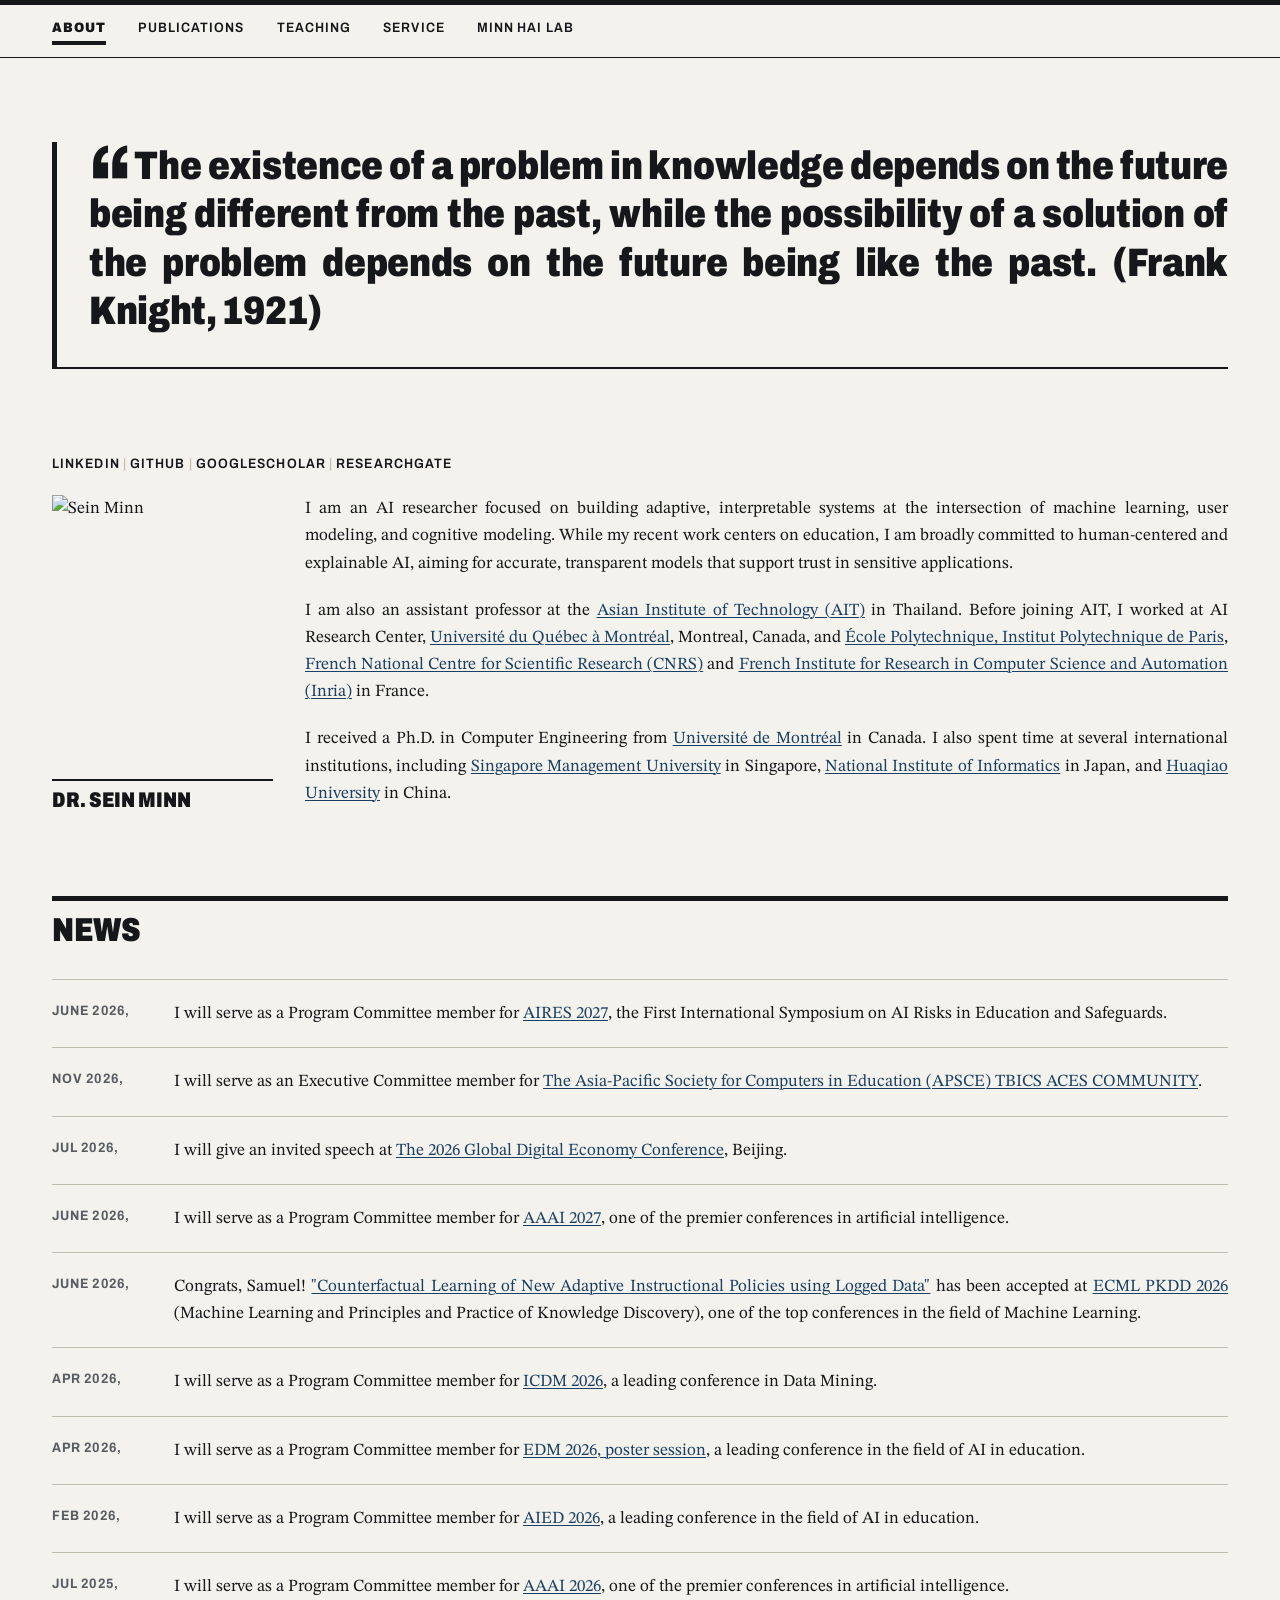
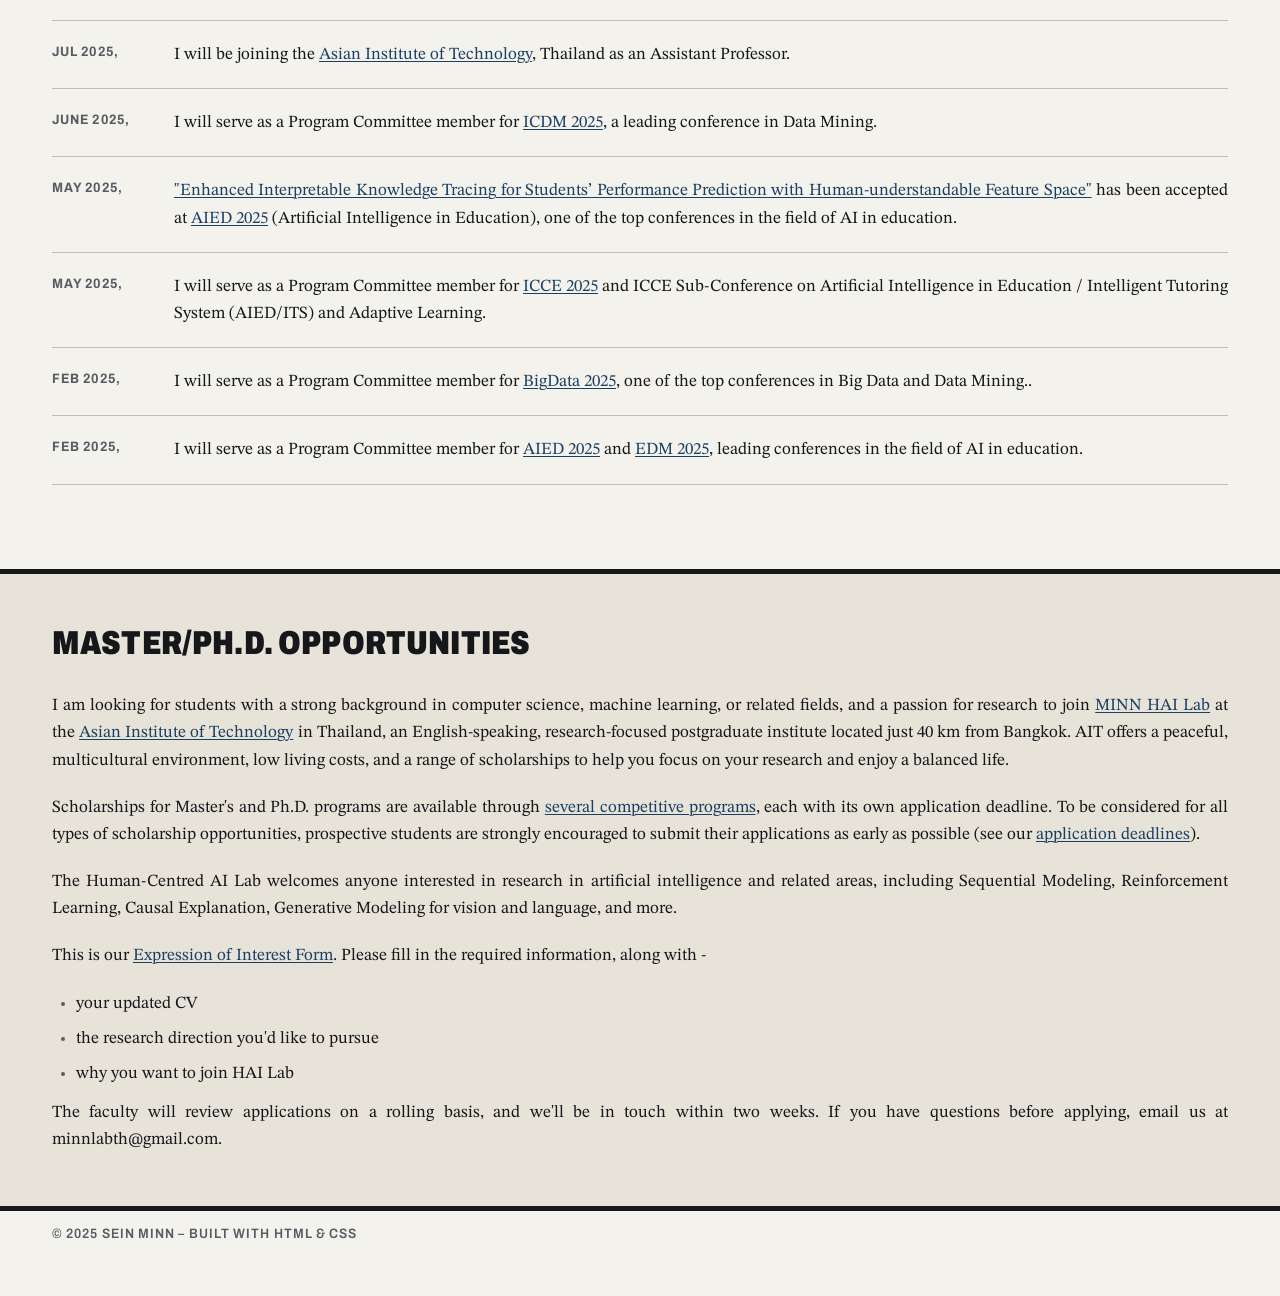
==== commit 5d25cacc: "Add news items for upcoming conferences and events" ====
--- a/index.html
+++ b/index.html
@@ -63,6 +63,7 @@
     <section id="news" class="col">
       <h2>News</h2>
       <ul class="news-list">
+        <li><span class="news-date">June 2026,</span> I will serve as a Program Committee member for <a href="https://2027.aires-symposium.org/organization">AIRES 2027</a>, the First International Symposium on AI Risks in Education and Safeguards.</li>
         <li><span class="news-date">Nov 2026,</span> I will serve as an Executive Committee member for <a href="https://apsce.net/TBICS/ACES/community/ec-members/" target="_blank">The Asia-Pacific Society for Computers in Education (APSCE) TBICS ACES COMMUNITY</a>.</li>
         <li><span class="news-date">Jul 2026,</span> I will give an invited speech at <a href="https://www.gdec.net.cn/?lang=en" target="_blank">The 2026 Global Digital Economy Conference</a>, Beijing.</li>
         <li><span class="news-date">June 2026,</span> I will serve as a Program Committee member for <a href="https://aaai.org/conference/aaai/aaai-27/" target="_blank">AAAI 2027</a>, one of the premier conferences in artificial intelligence.</li>
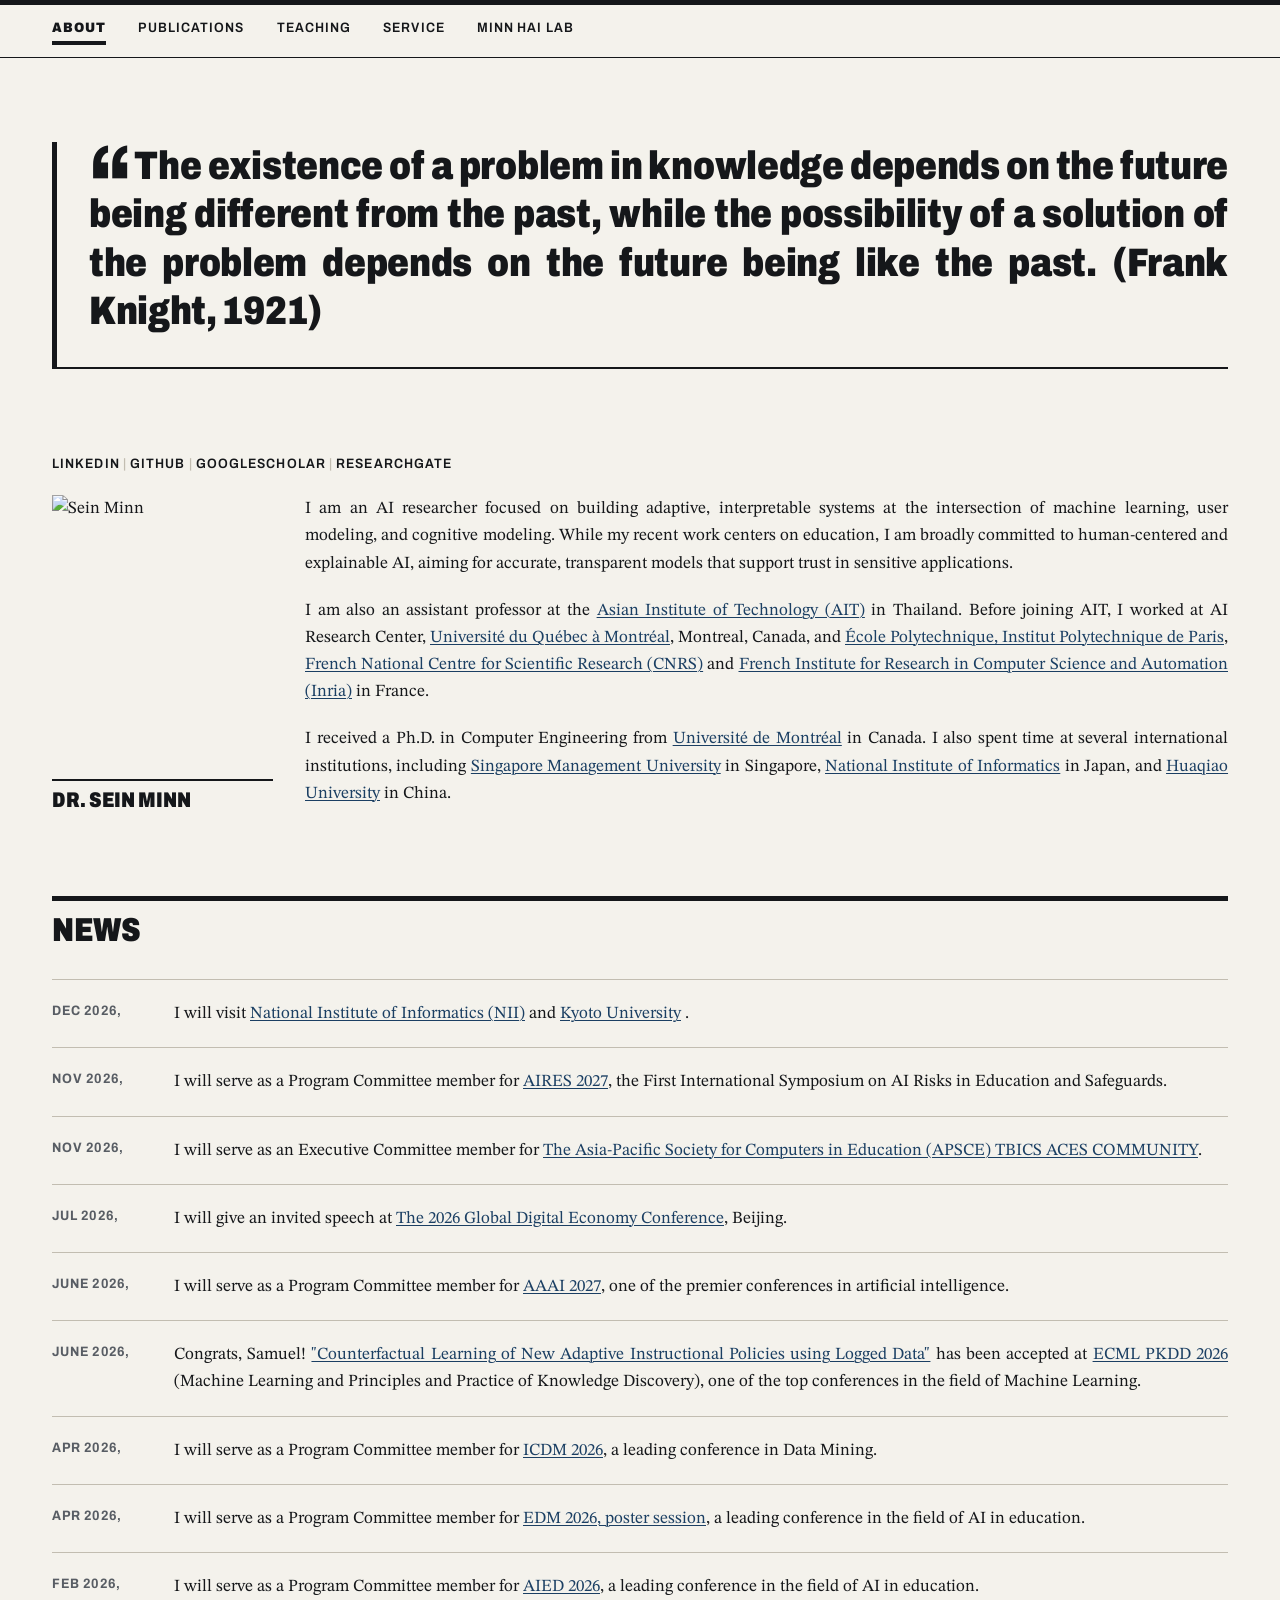
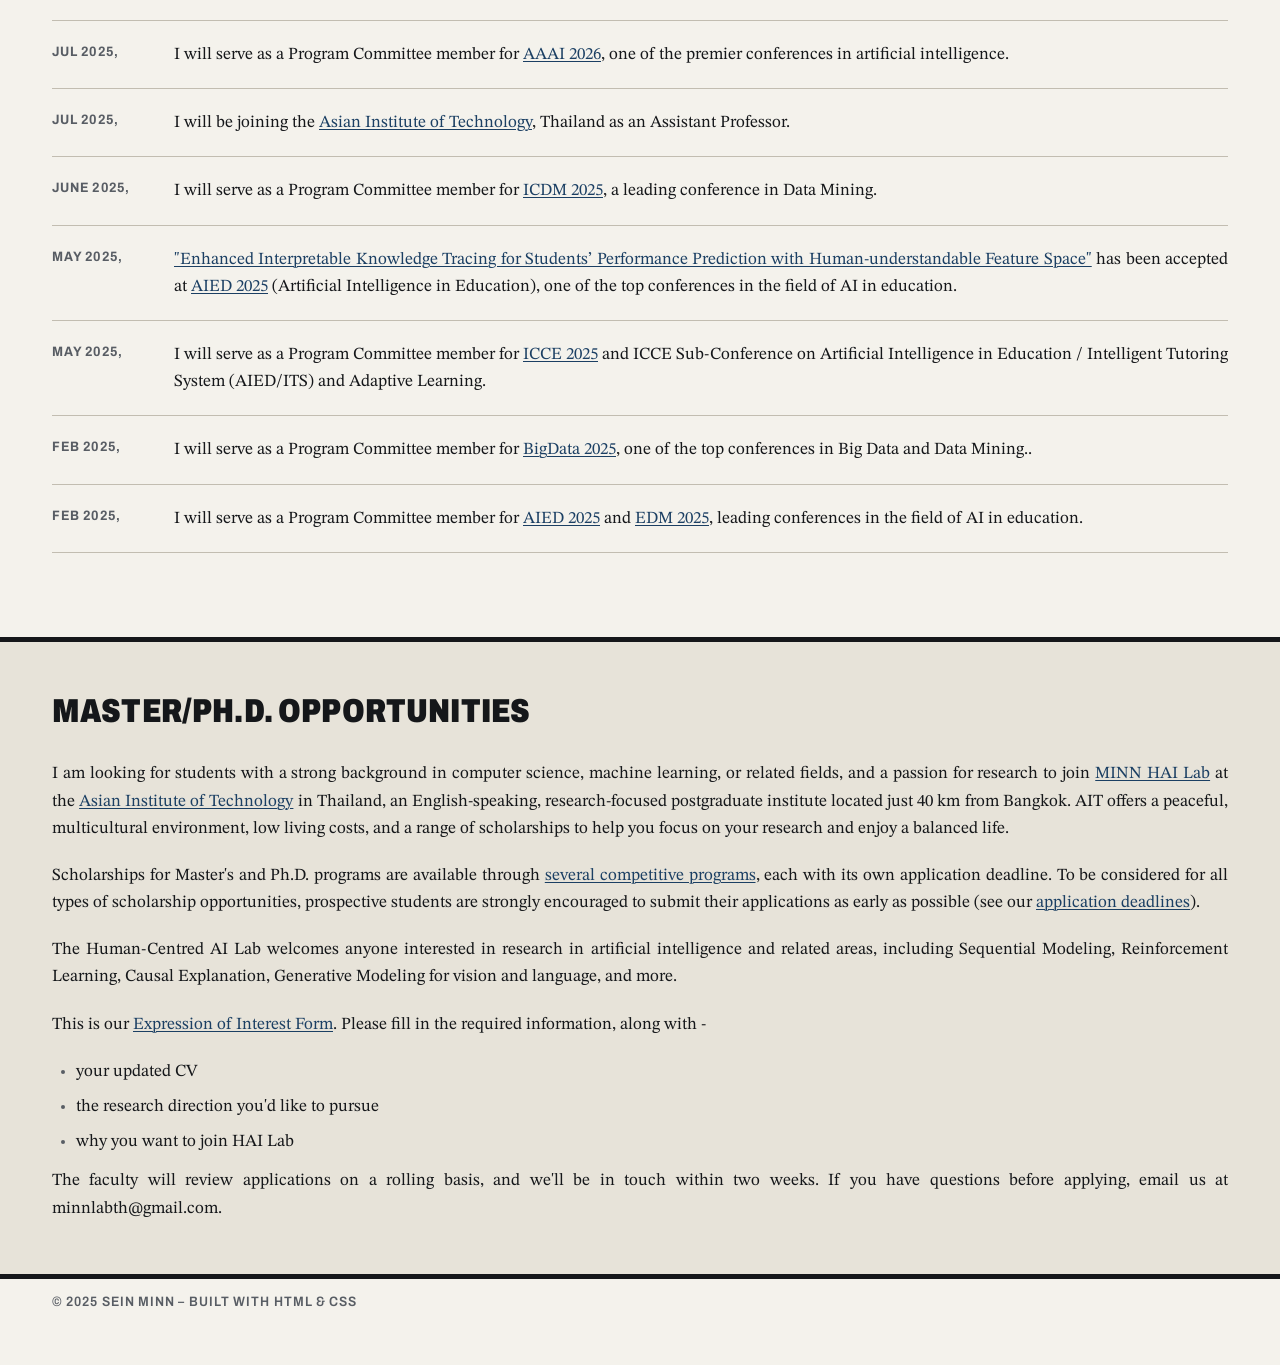
==== commit 0f148444: "Update news section with upcoming events" ====
--- a/index.html
+++ b/index.html
@@ -63,7 +63,8 @@
     <section id="news" class="col">
       <h2>News</h2>
       <ul class="news-list">
-        <li><span class="news-date">June 2026,</span> I will serve as a Program Committee member for <a href="https://2027.aires-symposium.org/organization">AIRES 2027</a>, the First International Symposium on AI Risks in Education and Safeguards.</li>
+        <li><span class="news-date">Dec 2026,</span> I will visit <a href="https://www.nii.ac.jp/en/">National Institute of Informatics (NII)</a> and <a href="https://www.kyoto-u.ac.jp/en">Kyoto University</a> .</li>
+        <li><span class="news-date">Nov 2026,</span> I will serve as a Program Committee member for <a href="https://2027.aires-symposium.org/organization">AIRES 2027</a>, the First International Symposium on AI Risks in Education and Safeguards.</li>
         <li><span class="news-date">Nov 2026,</span> I will serve as an Executive Committee member for <a href="https://apsce.net/TBICS/ACES/community/ec-members/" target="_blank">The Asia-Pacific Society for Computers in Education (APSCE) TBICS ACES COMMUNITY</a>.</li>
         <li><span class="news-date">Jul 2026,</span> I will give an invited speech at <a href="https://www.gdec.net.cn/?lang=en" target="_blank">The 2026 Global Digital Economy Conference</a>, Beijing.</li>
         <li><span class="news-date">June 2026,</span> I will serve as a Program Committee member for <a href="https://aaai.org/conference/aaai/aaai-27/" target="_blank">AAAI 2027</a>, one of the premier conferences in artificial intelligence.</li>
